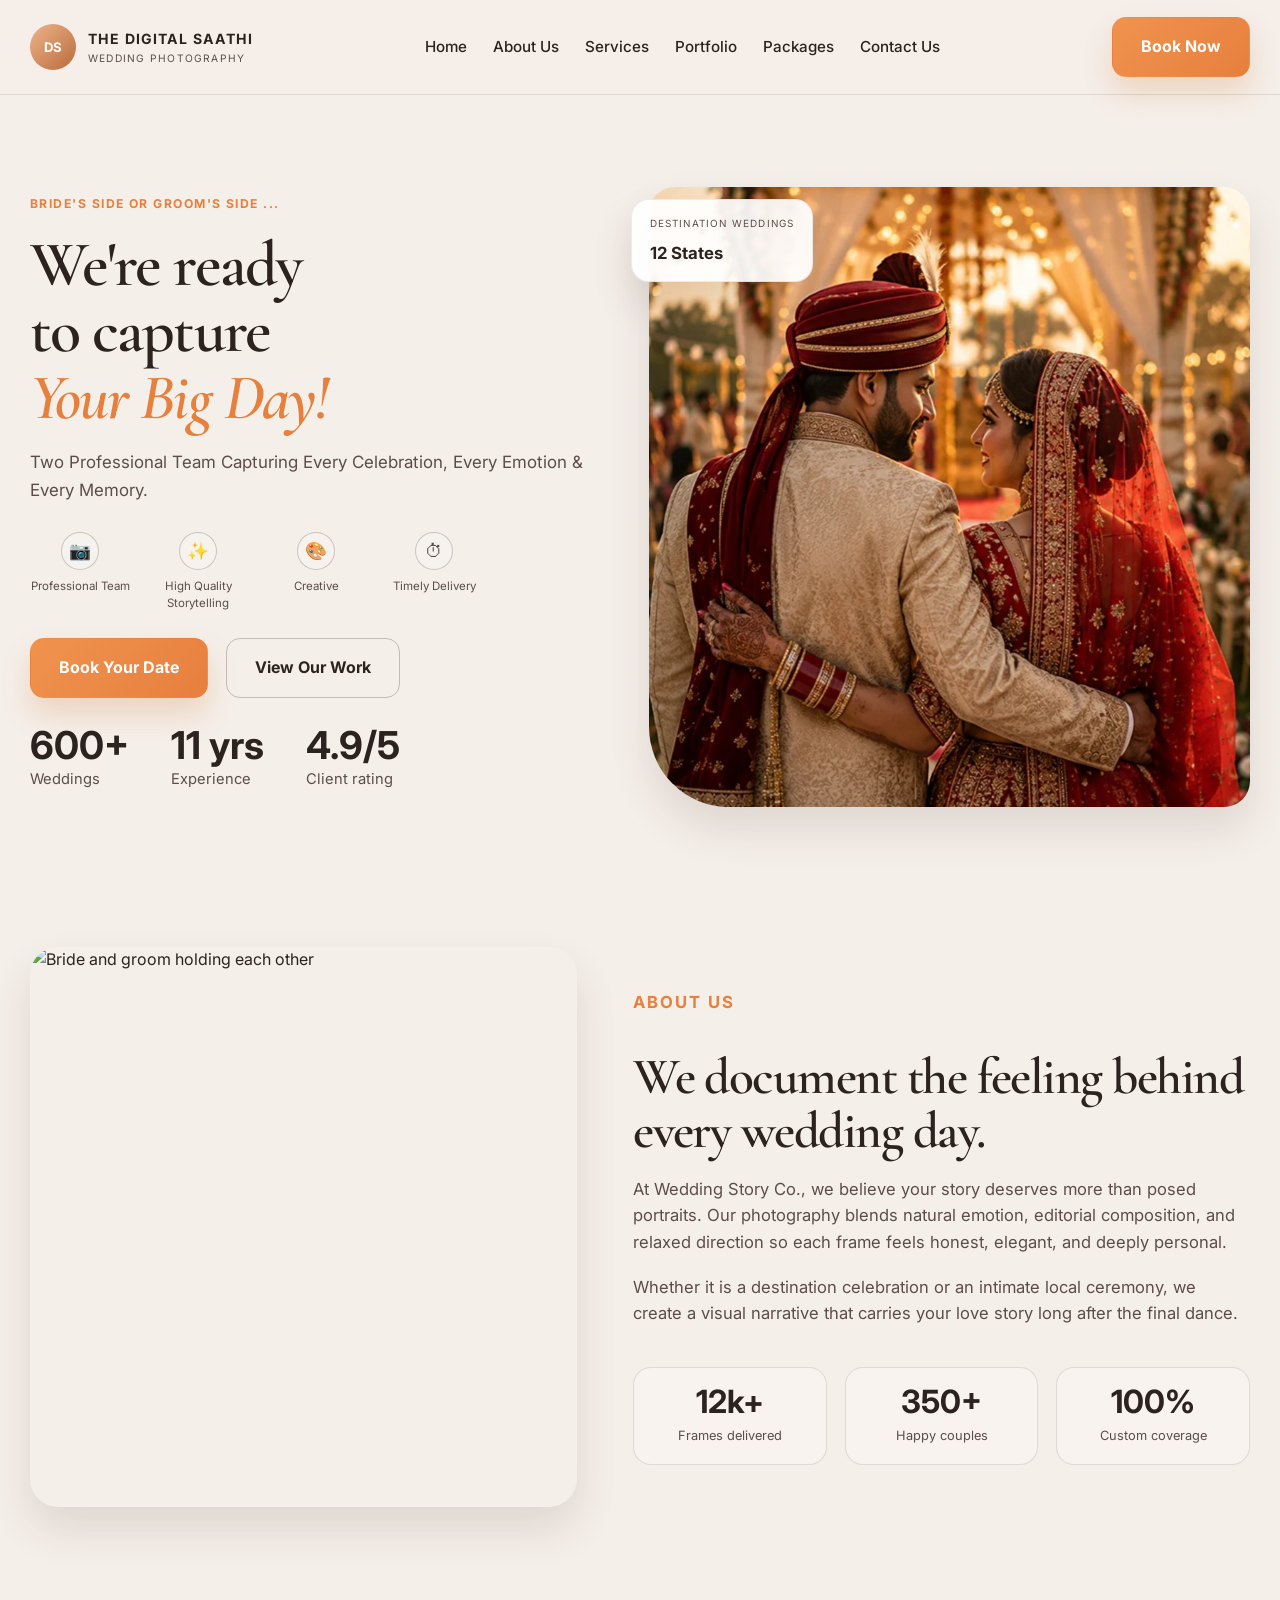
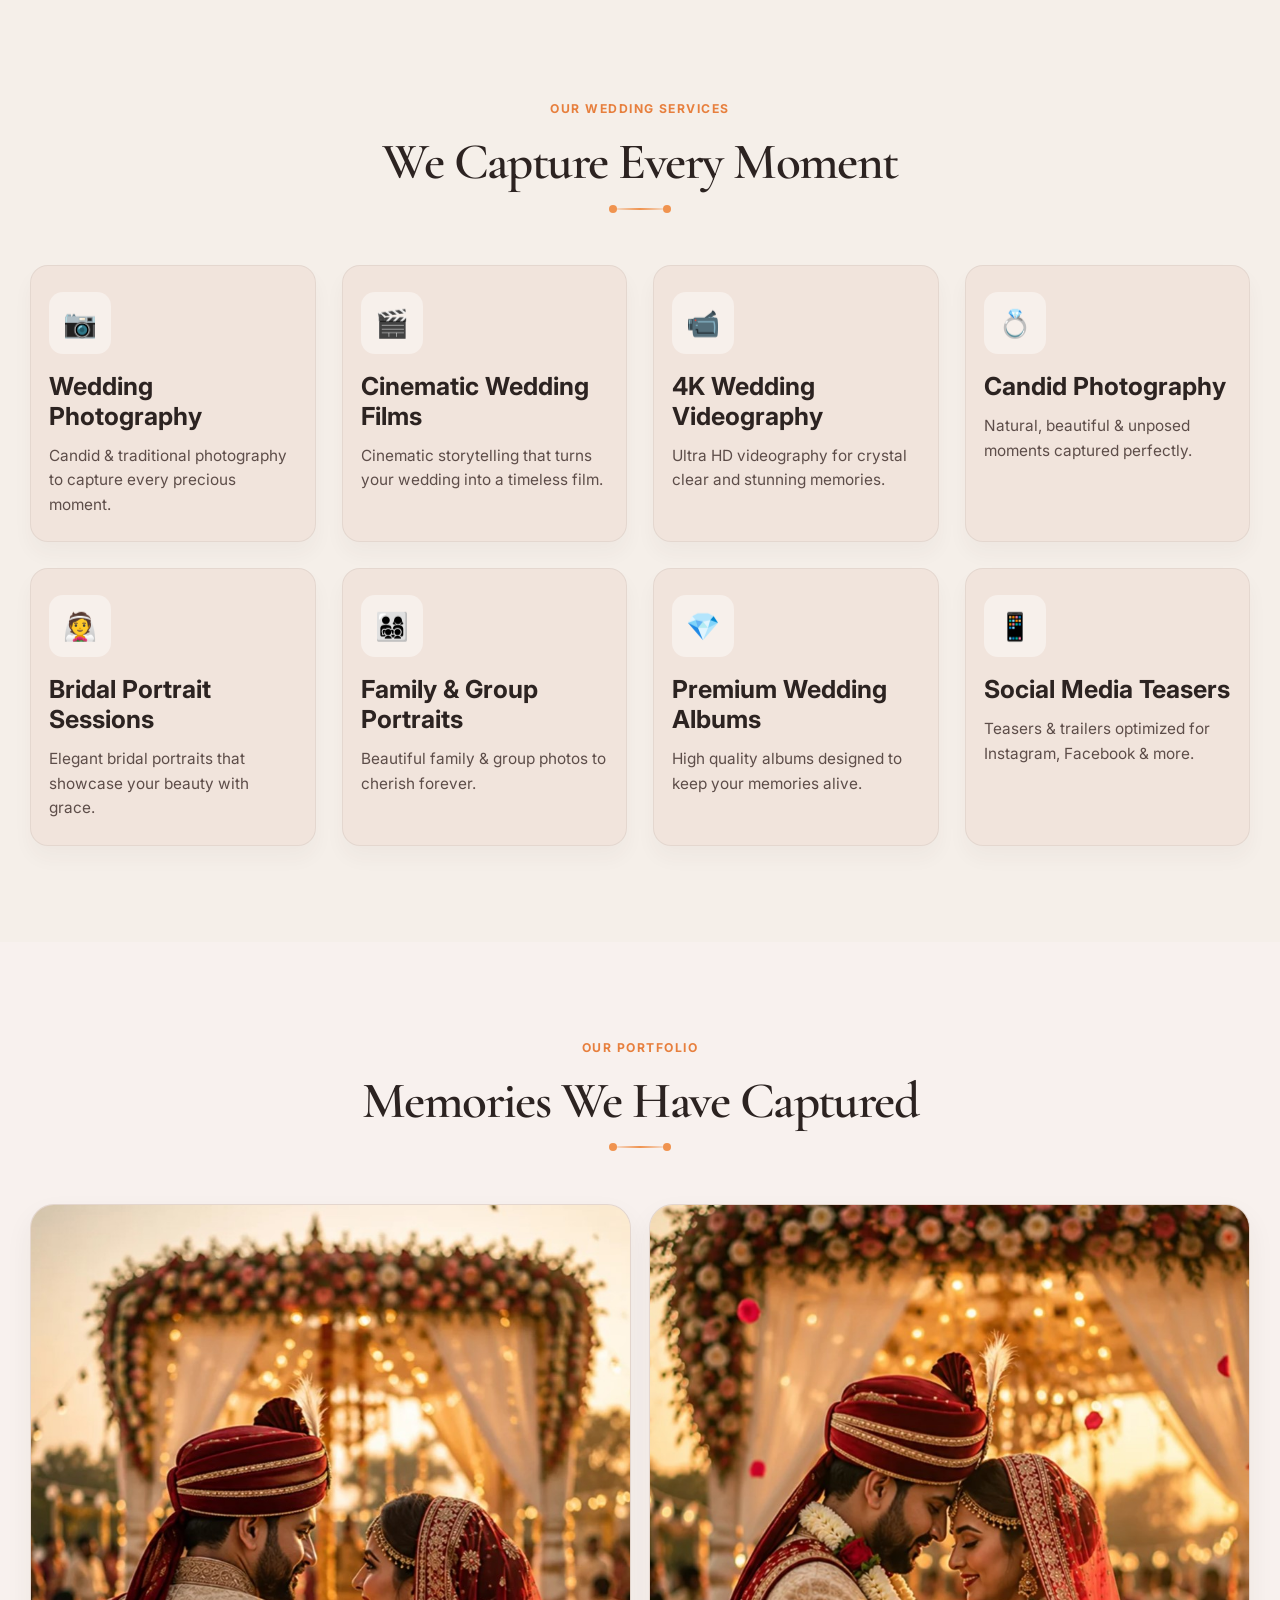
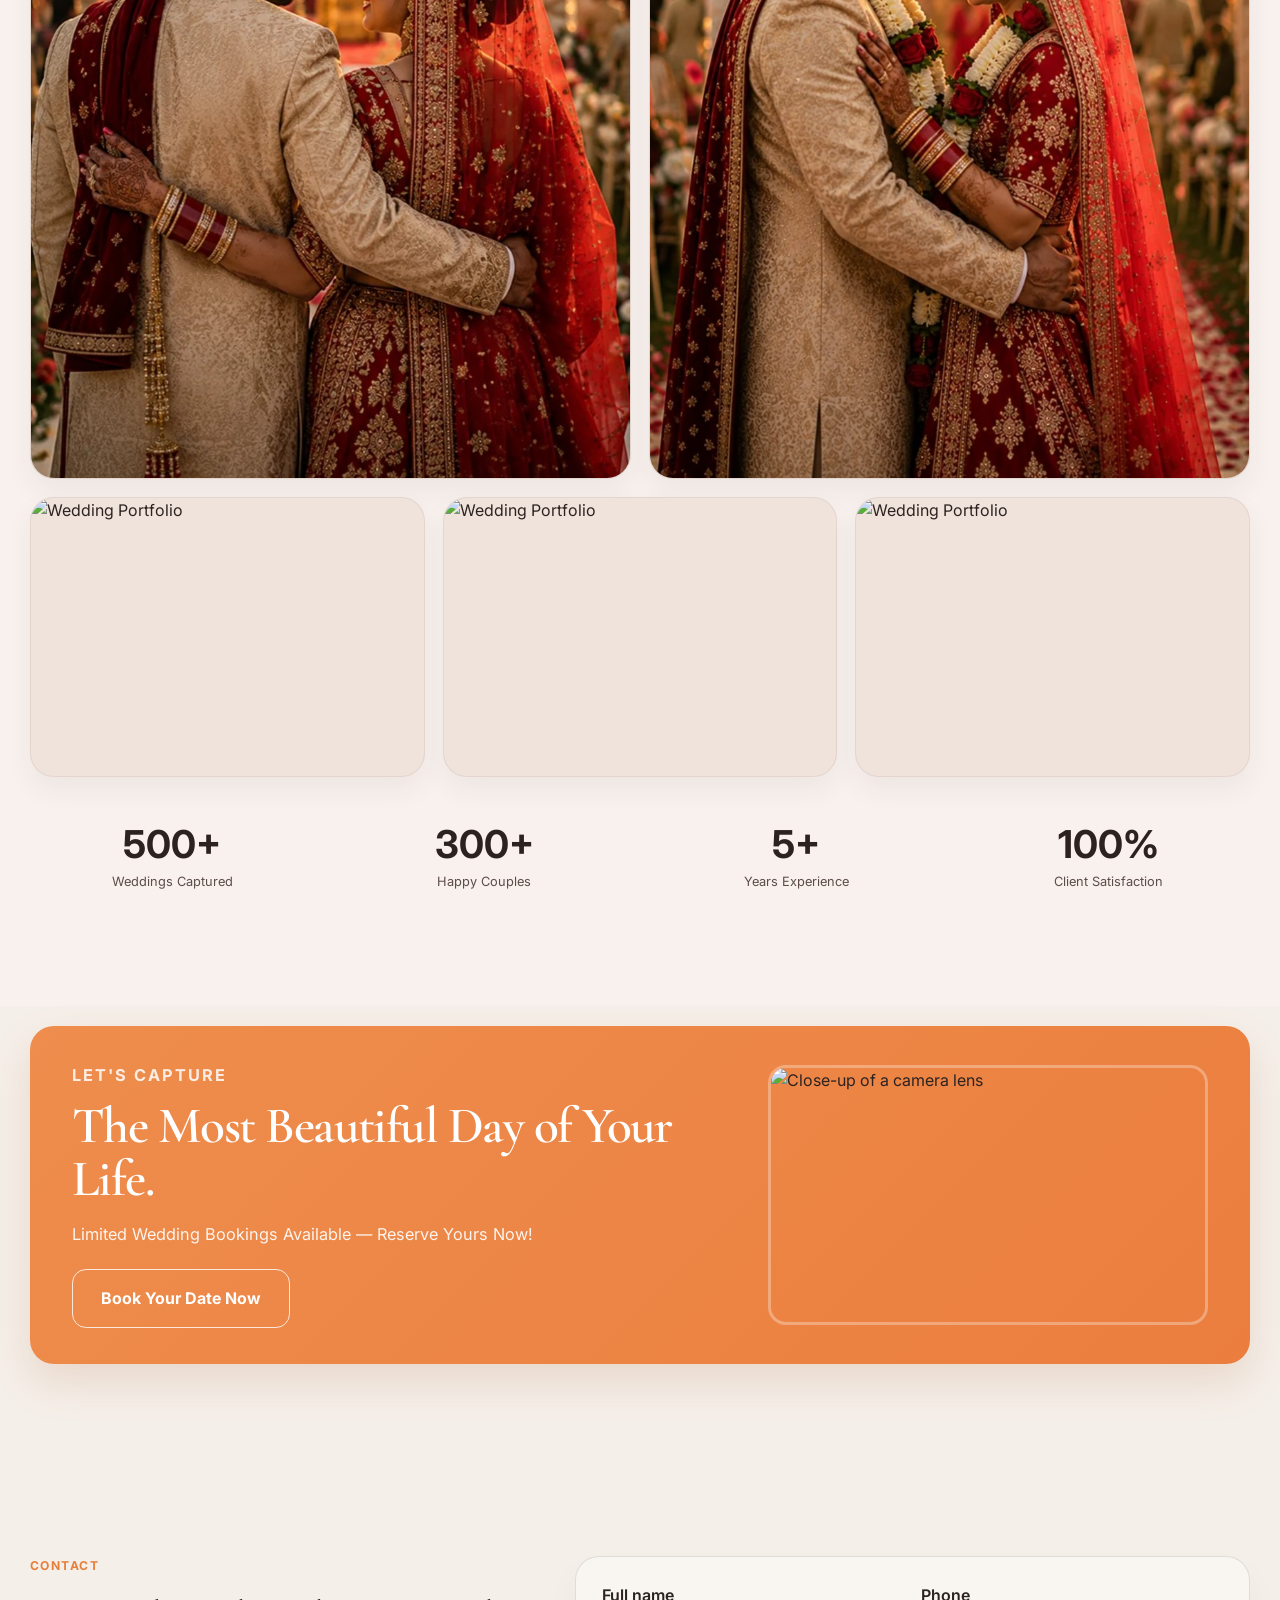
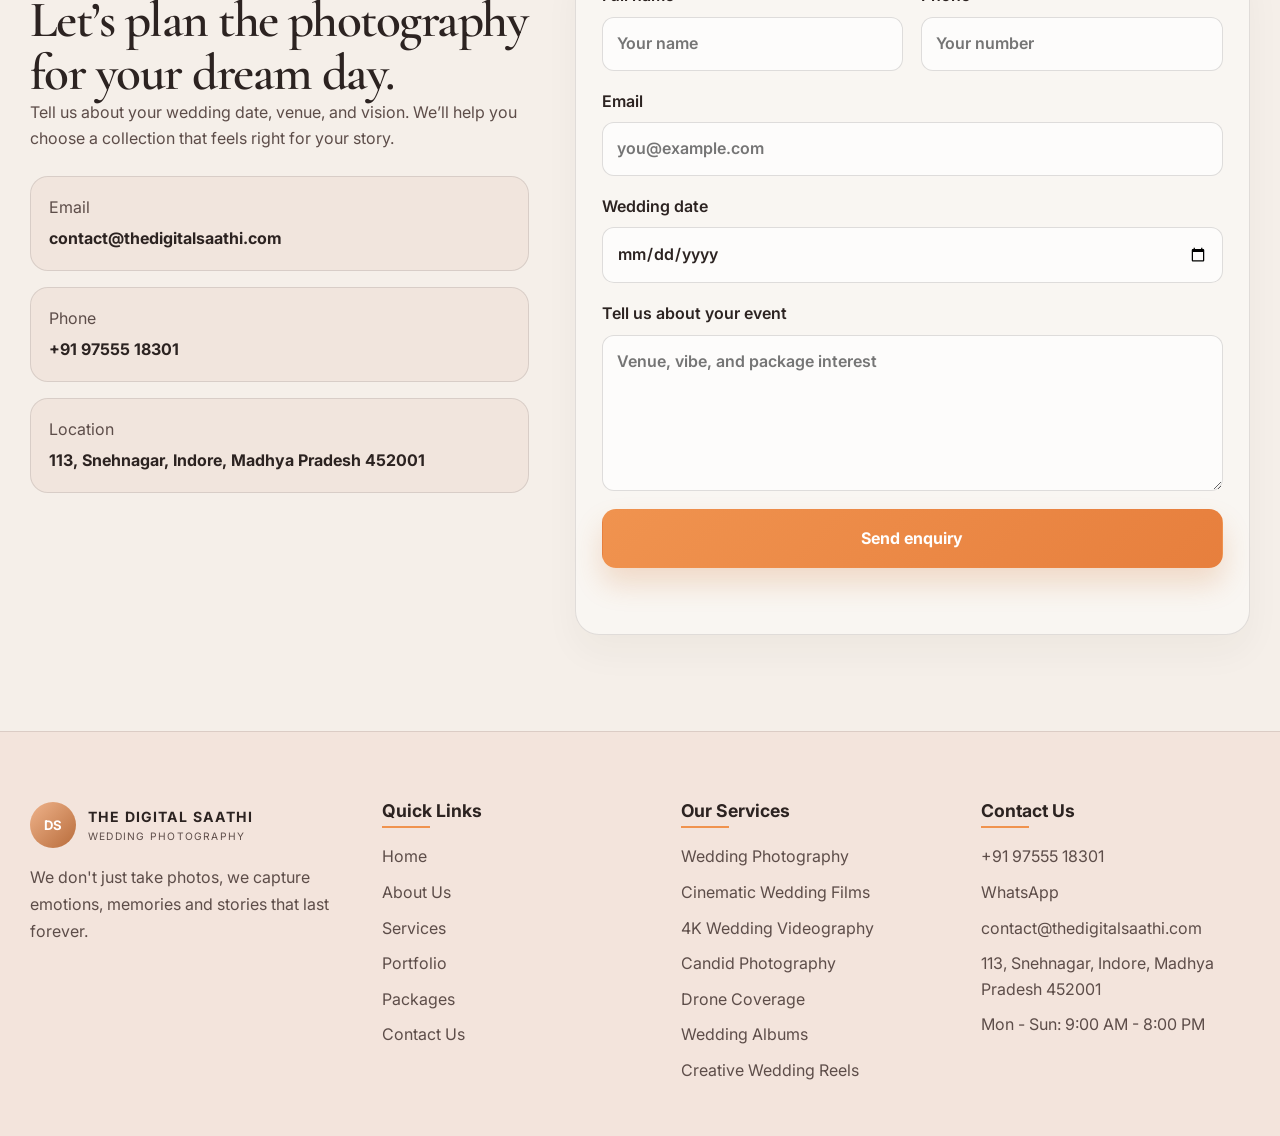
==== index.html @ b4070ec2 "first commit" ====
﻿<!DOCTYPE html>
<html lang="en">

<head>
  <meta charset="UTF-8" />
  <meta name="viewport" content="width=device-width, initial-scale=1.0" />
  <meta name="description"
    content="Wedding photography landing page for luxury, candid, and destination wedding stories." />
  <title>The Digital Saathi | Wedding Photography</title>
  <link rel="preconnect" href="https://fonts.googleapis.com" />
  <link rel="preconnect" href="https://fonts.gstatic.com" crossorigin />
  <link
    href="https://fonts.googleapis.com/css2?family=Cormorant+Garamond:wght@500;600;700&family=Inter:wght@400;500;600;700;800&display=swap"
    rel="stylesheet" />
  <link rel="stylesheet" href="styles.css?v=2026090220" />
</head>

<body>
  <header class="site-header">
    <div class="container nav-wrap">
      <a href="#home" class="brand" aria-label="The Digital Saathi home">
        <span class="brand-mark">DS</span>
        <span>
          <strong>The Digital Saathi</strong>
          <small>Wedding Photography</small>
        </span>
      </a>

      <button class="nav-toggle" aria-label="Open menu" aria-expanded="false">
        <span></span>
        <span></span>
        <span></span>
      </button>

      <nav class="main-nav" aria-label="Main navigation">
        <a href="#home">Home</a>
        <a href="#about">About Us</a>
        <a href="#services">Services</a>
        <a href="#portfolio">Portfolio</a>
        <a href="#pricing">Packages</a>
        <a href="#contact">Contact Us</a>
      </nav>

      <a href="#contact" class="btn btn-primary nav-btn">Book Now</a>
    </div>
  </header>

  <main id="home">
    <section class="hero">
      <div class="container hero-grid">
        <div class="hero-copy">
          <p class="eyebrow">Bride's side or groom's side ...</p>
          <h1>
            <span class="line-break">We're ready</span>
            <span class="line-break">to capture</span>
            <span class="accent block">Your Big Day!</span>
          </h1>
          <p class="lead">
            Two Professional Team Capturing Every Celebration, Every Emotion &amp; Every Memory.
          </p>

          <div class="feature-icons">
            <div class="feature-pill">
              <span class="icon">📷</span>
              <small>Professional Team</small>
            </div>
            <div class="feature-pill">
              <span class="icon">✨</span>
              <small>High Quality Storytelling</small>
            </div>
            <div class="feature-pill">
              <span class="icon">🎨</span>
              <small>Creative</small>
            </div>
            <div class="feature-pill">
              <span class="icon">⏱</span>
              <small>Timely Delivery</small>
            </div>
          </div>

          <div class="hero-actions">
            <a href="#contact" class="btn btn-primary">Book Your Date</a>
            <a href="#portfolio" class="btn btn-secondary">View Our Work</a>
          </div>

          <ul class="hero-metrics" aria-label="Key metrics">
            <li><strong>600+</strong><span>Weddings</span></li>
            <li><strong>11 yrs</strong><span>Experience</span></li>
            <li><strong>4.9/5</strong><span>Client rating</span></li>
          </ul>
        </div>

        <div class="hero-visual">
          <div class="image-stack">
            <img src="Assets/1.jpg" alt="Couple walking together outdoors during wedding" class="main-photo" />
            <div class="floating-card card-top">
              <span class="label">Destination weddings</span>
              <strong>12 States</strong>
            </div>
          </div>
        </div>
      </div>
    </section>

    <section class="about section" id="about">
      <div class="container split-layout">
        <div class="image-panel">
          <img src="https://images.unsplash.com/photo-1519741497674-611481863552?auto=format&fit=crop&w=900&q=80"
            alt="Bride and groom holding each other" />
        </div>

        <div class="text-panel">
          <p class="eyebrow eyebrow-dark">About us</p>
          <h2>We document the feeling behind every wedding day.</h2>
          <p>
            At Wedding Story Co., we believe your story deserves more than posed portraits.
            Our photography blends natural emotion, editorial composition, and relaxed direction
            so each frame feels honest, elegant, and deeply personal.
          </p>
          <p>
            Whether it is a destination celebration or an intimate local ceremony, we create a
            visual narrative that carries your love story long after the final dance.
          </p>

          <div class="mini-stats">
            <div>
              <strong>12k+</strong>
              <span>Frames delivered</span>
            </div>
            <div>
              <strong>350+</strong>
              <span>Happy couples</span>
            </div>
            <div>
              <strong>100%</strong>
              <span>Custom coverage</span>
            </div>
          </div>
        </div>
      </div>
    </section>

    <section class="services section" id="services">
      <div class="container">
        <div class="section-heading center-heading">
          <p class="eyebrow">Our wedding services</p>
          <h2>We Capture Every Moment</h2>
          <span class="ornament" aria-hidden="true"></span>
        </div>

        <div class="service-grid">
          <a class="service-card-link" href="wedding-photography.html">
            <article class="service-card">
              <div class="icon-wrap">📷</div>
              <h3>Wedding Photography</h3>
              <p>Candid &amp; traditional photography to capture every precious moment.</p>
            </article>
          </a>

          <article class="service-card">
            <div class="icon-wrap">🎬</div>
            <h3>Cinematic Wedding Films</h3>
            <p>Cinematic storytelling that turns your wedding into a timeless film.</p>
          </article>

          <article class="service-card">
            <div class="icon-wrap">📹</div>
            <h3>4K Wedding Videography</h3>
            <p>Ultra HD videography for crystal clear and stunning memories.</p>
          </article>

          <article class="service-card">
            <div class="icon-wrap">💍</div>
            <h3>Candid Photography</h3>
            <p>Natural, beautiful &amp; unposed moments captured perfectly.</p>
          </article>

          <article class="service-card">
            <div class="icon-wrap">👰</div>
            <h3>Bridal Portrait Sessions</h3>
            <p>Elegant bridal portraits that showcase your beauty with grace.</p>
          </article>

          <article class="service-card">
            <div class="icon-wrap">👨‍👩‍👧‍👦</div>
            <h3>Family &amp; Group Portraits</h3>
            <p>Beautiful family &amp; group photos to cherish forever.</p>
          </article>

          <article class="service-card">
            <div class="icon-wrap">💎</div>
            <h3>Premium Wedding Albums</h3>
            <p>High quality albums designed to keep your memories alive.</p>
          </article>

          <article class="service-card">
            <div class="icon-wrap">📱</div>
            <h3>Social Media Teasers</h3>
            <p>Teasers &amp; trailers optimized for Instagram, Facebook &amp; more.</p>
          </article>
        </div>
      </div>
    </section>

    <section class="portfolio section" id="portfolio">
      <div class="container">
        <div class="section-heading center-heading">
          <p class="eyebrow">Our portfolio</p>
          <h2>Memories We Have Captured</h2>
          <span class="ornament" aria-hidden="true"></span>
        </div>

        <div class="gallery-grid">
          <figure class="gallery-item tall">
            <img src="Assets/1.jpg" alt="Wedding Portfolio" />
          </figure>
          <figure class="gallery-item">
            <img src="Assets/2.jpg" alt="Wedding Portfolio" />
          </figure>
          <figure class="gallery-item">
            <img
              src="https://project1.thedigitalsaathi.com/wp-content/uploads/2026/08/ChatGPT-Image-Aug-25-2026-11_48_12-AM-1.png"
              alt="Wedding Portfolio" />
          </figure>
          <figure class="gallery-item wide">
            <img
              src="https://project1.thedigitalsaathi.com/wp-content/uploads/2026/08/ChatGPT-Image-Aug-25-2026-11_48_24-AM-1.png"
              alt="Wedding Portfolio" />
          </figure>
          <figure class="gallery-item">
            <img
              src="https://project1.thedigitalsaathi.com/wp-content/uploads/2026/08/ChatGPT-Image-Aug-25-2026-11_48_28-AM-1.png"
              alt="Wedding Portfolio" />
          </figure>
        </div>

        <div class="mini-stats stats-band">
          <div>
            <strong>500+</strong>
            <span>Weddings Captured</span>
          </div>
          <div>
            <strong>300+</strong>
            <span>Happy Couples</span>
          </div>
          <div>
            <strong>5+</strong>
            <span>Years Experience</span>
          </div>
          <div>
            <strong>100%</strong>
            <span>Client Satisfaction</span>
          </div>
        </div>
      </div>
    </section>

    <section class="pricing section" id="pricing">
      <div class="container">
        <div class="cta-inner">
          <div class="cta-content">
            <p class="eyebrow">Let's Capture</p>
            <h2>The Most Beautiful Day of Your Life.</h2>
            <p>Limited Wedding Bookings Available — Reserve Yours Now!</p>
            <a href="#contact" class="btn btn-secondary btn-light">Book Your Date Now</a>
          </div>
          <div class="cta-image-box">
            <img src="https://images.unsplash.com/photo-1516035069371-29a1b244cc32?auto=format&fit=crop&w=1000&q=80"
              alt="Close-up of a camera lens" />
          </div>
        </div>
      </div>
    </section>

    <section class="contact section" id="contact">
      <div class="container contact-layout">
        <div class="contact-info d-flex flex-row">
          <div>
            <p class="eyebrow eyebrow-dark">Contact</p>
            <h2>Let’s plan the photography for your dream day.</h2>
            <p>
              Tell us about your wedding date, venue, and vision. We’ll help you choose a collection that feels right
              for
              your story.
            </p>
          </div>
          <div class="contact-points">
            <div>
              <span>Email</span>
              <strong>contact@thedigitalsaathi.com</strong>
            </div>
            <div>
              <span>Phone</span>
              <strong>+91 97555 18301</strong>
            </div>
            <div>
              <span>Location</span>
              <strong>113, Snehnagar, Indore, Madhya Pradesh 452001</strong>
            </div>
          </div>
        </div>

        <form class="enquiry-form" id="enquiryForm">
          <div class="field-row">
            <label>
              Full name
              <input type="text" name="name" placeholder="Your name" required />
            </label>
            <label>
              Phone
              <input type="tel" name="phone" placeholder="Your number" required />
            </label>
          </div>

          <label>
            Email
            <input type="email" name="email" placeholder="you@example.com" required />
          </label>

          <label>
            Wedding date
            <input type="date" name="date" required />
          </label>

          <label>
            Tell us about your event
            <textarea name="message" rows="5" placeholder="Venue, vibe, and package interest"></textarea>
          </label>

          <button type="submit" class="btn btn-primary submit-btn">Send enquiry</button>
          <p class="form-status" aria-live="polite"></p>
        </form>
      </div>
    </section>
  </main>

  <footer class="site-footer">
    <div class="container footer-wrap">
      <div class="footer-brand-block">
        <a href="#home" class="brand footer-brand" aria-label="The Digital Saathi home">
          <span class="brand-mark">DS</span>
          <span>
            <strong>The Digital Saathi</strong>
            <small>Wedding Photography</small>
          </span>
        </a>
        <p>We don't just take photos, we capture emotions, memories and stories that last forever.</p>
      </div>
      <div class="footer-links">
        <div>
          <h4>Quick Links</h4>
          <a href="#home">Home</a>
          <a href="#about">About Us</a>
          <a href="#services">Services</a>
          <a href="#portfolio">Portfolio</a>
          <a href="#pricing">Packages</a>
          <a href="#contact">Contact Us</a>
        </div>
        <div>
          <h4>Our Services</h4>
          <a href="#services">Wedding Photography</a>
          <a href="#services">Cinematic Wedding Films</a>
          <a href="#services">4K Wedding Videography</a>
          <a href="#services">Candid Photography</a>
          <a href="#services">Drone Coverage</a>
          <a href="#services">Wedding Albums</a>
          <a href="#services">Creative Wedding Reels</a>
        </div>
        <div>
          <h4>Contact Us</h4>
          <a href="tel:+919755518301">+91 97555 18301</a>
          <a href="https://wa.me/919755518301">WhatsApp</a>
          <a href="mailto:contact@thedigitalsaathi.com">contact@thedigitalsaathi.com</a>
          <a href="#">113, Snehnagar, Indore, Madhya Pradesh 452001</a>
          <a href="#">Mon - Sun: 9:00 AM - 8:00 PM</a>
          <!-- <a href="#" class="wa-btn">WhatsApp</a> -->
        </div>
      </div>
    </div>
  </footer>

  <script src="script.js"></script>
</body>

</html>
---- styles.css ----
﻿:root {
  --bg: #f5efe9;
  --bg-soft: #f3e4dc;
  --panel: #f8f3ef;
  --panel-2: #f0e4de;
  --card: #eeded5;
  --text: #2c2321;
  --muted: #5d4d49;
  --accent: #f0934f;
  --accent-deep: #e77f3d;
  --dark: #1c1715;
  --white: #fff;
  --line: rgba(44, 35, 33, 0.12);
  --shadow: 0 22px 42px rgba(61, 42, 34, 0.12);
  --container: 1220px;
}

* {
  box-sizing: border-box;
}

html {
  scroll-behavior: smooth;
}

body {
  margin: 0;
  font-family: "Inter", sans-serif;
  background: var(--bg);
  color: var(--text);
  line-height: 1.6;
}

a {
  color: inherit;
  text-decoration: none;
}

img {
  max-width: 100%;
  display: block;
}

button, input, textarea {
  font: inherit;
}

.container {
  width: min(var(--container), calc(100% - 28px));
  margin: 0 auto;
}

.section {
  padding: 96px 0;
}

.eyebrow {
  margin: 0 0 18px;
  color: var(--accent-deep);
  font-weight: 700;
  letter-spacing: 0.12em;
  text-transform: uppercase;
  font-size: 0.76rem;
}

.eyebrow-dark {
  color: var(--accent-deep);
}

h1, h2, h3, h4 {
  margin: 0;
  line-height: 1.04;
  color: var(--text);
}

h1, h2 {
  font-family: "Cormorant Garamond", serif;
  letter-spacing: -0.03em;
}

h1 {
  font-size: clamp(3.3rem, 5vw, 6.6rem);
  font-weight: 600;
}

h2 {
  font-size: clamp(2.8rem, 4vw, 4.5rem);
  font-weight: 600;
}

h3 {
  font-size: 1.6rem;
  line-height: 1.2;
}

p {
  margin: 0;
  color: var(--muted);
}

.site-header {
  position: sticky;
  top: 0;
  z-index: 30;
  background: rgba(245, 239, 233, 0.94);
  border-bottom: 1px solid var(--line);
  backdrop-filter: blur(10px);
}

.nav-wrap {
  display: flex;
  align-items: center;
  justify-content: space-between;
  min-height: 94px;
  gap: 22px;
}

.brand {
  display: inline-flex;
  align-items: center;
  gap: 12px;
}

.brand-mark {
  width: 46px;
  height: 46px;
  border-radius: 50%;
  background: linear-gradient(135deg, #efb38b, #b86c3b);
  display: grid;
  place-items: center;
  color: var(--white);
  font-weight: 700;
  font-size: 0.82rem;
}

.brand strong,
.brand small {
  display: block;
}

.brand strong {
  text-transform: uppercase;
  font-size: 0.88rem;
  letter-spacing: 0.08em;
}

.brand small {
  color: var(--muted);
  font-size: 0.64rem;
  letter-spacing: 0.12em;
  text-transform: uppercase;
}

.main-nav {
  display: flex;
  align-items: center;
  gap: 26px;
  flex-wrap: wrap;
}

.main-nav a {
  position: relative;
  font-size: 0.95rem;
  color: var(--text);
  font-weight: 500;
}

.main-nav a:hover::after,
.main-nav a:focus-visible::after {
  transform: scaleX(1);
}

.main-nav a::after {
  content: "";
  position: absolute;
  left: 0;
  bottom: -5px;
  width: 100%;
  height: 2px;
  background: var(--accent);
  transform: scaleX(0);
  transform-origin: center;
  transition: transform 0.2s ease;
}

.btn {
  display: inline-flex;
  align-items: center;
  justify-content: center;
  border-radius: 14px;
  padding: 16px 28px;
  font-weight: 700;
  border: 1px solid transparent;
  transition: transform 0.2s ease, box-shadow 0.2s ease, background 0.2s ease;
  cursor: pointer;
}

.btn:hover,
.btn:focus-visible {
  transform: translateY(-2px);
}

.btn-primary {
  background: linear-gradient(135deg, var(--accent), var(--accent-deep));
  color: var(--white);
  box-shadow: 0 16px 28px rgba(210, 118, 52, 0.22);
}

.btn-secondary {
  background: transparent;
  border-color: rgba(44, 35, 33, 0.25);
  color: var(--text);
}

.hero {
  background: var(--bg);
  padding: 56px 0 44px;
}

.hero-grid {
  display: grid;
  grid-template-columns: 0.95fr 1.05fr;
  align-items: center;
  gap: 40px;
  padding-top: 28px;
}

.hero-copy {
  max-width: 620px;
}

.hero h1 .line-break {
  display: block;
}

.hero .accent {
  color: var(--accent-deep);
  display: inline-block;
  font-style: italic;
  font-family: "Cormorant Garamond", serif;
}

.hero .block {
  display: block;
}

.hero-copy .lead {
  margin-top: 18px;
  font-size: 1.06rem;
  max-width: 560px;
  color: var(--muted);
}

.feature-icons {
  display: flex;
  flex-wrap: wrap;
  gap: 18px;
  margin-top: 28px;
  margin-bottom: 26px;
}

.feature-pill {
  display: flex;
  flex-direction: column;
  align-items: center;
  gap: 8px;
  width: 100px;
  text-align: center;
  color: var(--muted);
}

.feature-pill .icon {
  width: 38px;
  height: 38px;
  display: grid;
  place-items: center;
  border: 1px solid rgba(44, 35, 33, 0.22);
  border-radius: 50%;
  background: rgba(255, 255, 255, 0.18);
  font-size: 1.1rem;
}

.feature-pill small {
  display: block;
  font-size: 0.72rem;
  line-height: 1.5;
}

.hero-actions {
  display: flex;
  flex-wrap: wrap;
  gap: 18px;
  margin-bottom: 28px;
}

.hero-metrics {
  list-style: none;
  display: flex;
  flex-wrap: wrap;
  gap: 42px;
  padding: 0;
  margin: 0;
}

.hero-metrics li {
  display: grid;
  gap: 4px;
}

.hero-metrics strong {
  font-size: clamp(2.2rem, 3vw, 3.4rem);
  line-height: 1;
  font-weight: 700;
  color: var(--text);
}

.hero-metrics span {
  font-size: 0.92rem;
  color: var(--muted);
}

.hero-visual {
  position: relative;
}

.image-stack {
  position: relative;
  width: 100%;
  padding: 8px 0 0 18px;
}

.main-photo {
  width: 100%;
  height: 620px;
  object-fit: cover;
  border-radius: 26px 26px 26px 80px;
  box-shadow: var(--shadow);
}

.floating-card {
  position: absolute;
  left: 0;
  top: 20px;
  background: rgba(255, 255, 255, 0.92);
  border: 1px solid rgba(44, 35, 33, 0.08);
  border-radius: 18px;
  padding: 16px 18px 14px;
  box-shadow: var(--shadow);
  max-width: 210px;
}

.floating-card .label {
  display: block;
  text-transform: uppercase;
  letter-spacing: 0.12em;
  font-size: 0.62rem;
  color: var(--muted);
  margin-bottom: 8px;
}

.floating-card strong {
  font-size: 1.05rem;
  color: var(--text);
}

.split-layout {
  display: grid;
  grid-template-columns: 0.94fr 1.06fr;
  gap: 56px;
  align-items: center;
}

.image-panel img {
  width: 100%;
  height: 560px;
  object-fit: cover;
  border-radius: 28px;
  box-shadow: var(--shadow);
}

.text-panel {
  display: grid;
  gap: 18px;
}

.text-panel p {
  font-size: 1.04rem;
}

.mini-stats {
  display: grid;
  grid-template-columns: repeat(3, minmax(0, 1fr));
  gap: 18px;
  margin-top: 22px;
}

.mini-stats div {
  display: grid;
  gap: 8px;
  padding: 18px 16px;
  background: var(--panel);
  border: 1px solid var(--line);
  border-radius: 18px;
  text-align: center;
}

.mini-stats strong {
  font-size: clamp(2rem, 2vw, 2.8rem);
  color: var(--text);
  line-height: 1;
}

.mini-stats span {
  font-size: 0.8rem;
  color: var(--muted);
}

.center-heading {
  text-align: center;
  max-width: 760px;
  margin: 0 auto 48px;
}

.ornament {
  display: inline-block;
  width: 62px;
  height: 2px;
  background: linear-gradient(90deg, transparent, var(--accent), transparent);
  position: relative;
  margin-top: 18px;
}

.ornament::before,
.ornament::after {
  content: "";
  position: absolute;
  top: 50%;
  width: 8px;
  height: 8px;
  border-radius: 50%;
  background: var(--accent);
  transform: translateY(-50%);
}

.ornament::before { left: 0; }
.ornament::after { right: 0; }

.service-grid {
  display: grid;
  grid-template-columns: repeat(4, minmax(0, 1fr));
  gap: 26px;
}

.service-card {
  background: rgba(238, 222, 213, 0.64);
  border: 1px solid rgba(76, 60, 54, 0.08);
  border-radius: 18px;
  padding: 26px 18px 24px;
  min-height: 220px;
  box-shadow: 0 12px 20px rgba(75, 56, 50, 0.04);
}

.icon-wrap {
  width: 62px;
  height: 62px;
  border-radius: 14px;
  display: grid;
  place-items: center;
  background: rgba(255, 255, 255, 0.42);
  margin-bottom: 18px;
  font-size: 1.7rem;
}

.service-card h3 {
  margin-bottom: 12px;
  font-size: 1.55rem;
}

.service-card p {
  font-size: 0.96rem;
}

.portfolio {
  background: #f8f1ee;
}

.portfolio .container {
  width: min(var(--container), calc(100% - 28px));
  margin: 0 auto;
}

.gallery-grid {
  display: grid;
  grid-template-columns: repeat(6, minmax(0, 1fr));
  gap: 18px;
  margin-bottom: 30px;
  align-items: stretch;
}

.gallery-item {
  position: relative;
  width: 100%;
  height: 100%;
  overflow: hidden;
  border-radius: 24px;
  box-shadow: 0 12px 28px rgba(58, 44, 37, 0.06);
  min-height: 320px;
  background: #f0e3db;
  border: 1px solid rgba(87, 68, 58, 0.08);
  margin: 0;
}

.gallery-item img {
  width: 100%;
  height: 100%;
  object-fit: cover;
  object-position: center center;
  display: block;
  transition: transform 0.35s ease;
}

.gallery-item:hover img {
  transform: scale(1.02);
}

.gallery-item:nth-child(1),
.gallery-item:nth-child(2) {
  min-height: 420px;
  grid-column: span 3;
}

.gallery-item:nth-child(3),
.gallery-item:nth-child(4),
.gallery-item:nth-child(5) {
  min-height: 280px;
  grid-column: span 2;
  /* max-width: 420px; */
}

figure.gallery-item {
  margin: 0;
}

@media (max-width: 620px) {
  .gallery-grid {
    grid-template-columns: 1fr;
    gap: 14px;
  }

  .gallery-item,
  .gallery-item:nth-child(1),
  .gallery-item:nth-child(2),
  .gallery-item:nth-child(3),
  .gallery-item:nth-child(4),
  .gallery-item:nth-child(5) {
    min-height: 260px;
    grid-column: span 1;
  }
}

.gallery-item.tall,
.gallery-item.wide {
  min-height: auto;
}

.stats-band {
  grid-template-columns: repeat(4, minmax(0, 1fr));
  gap: 28px;
  margin-top: 12px;
}

.stats-band div {
  background: transparent;
  border: none;
  box-shadow: none;
}

.stats-band strong {
  font-size: clamp(2.4rem, 3vw, 4rem);
  color: var(--text);
}

.pricing {
  padding-top: 20px;
}

.cta-inner {
  display: flex;
  align-items: center;
  justify-content: space-between;
  gap: 30px;
  background: linear-gradient(135deg, #ee8d4d, #eb7e3e);
  border-radius: 24px;
  padding: 36px 42px;
  box-shadow: 0 18px 40px rgba(175, 110, 64, 0.18);
}

.cta-content {
  flex: 1;
  max-width: 640px;
}

.cta-inner .eyebrow {
  margin-bottom: 12px;
  color: rgba(255,255,255,0.84);
}

.cta-inner h2 {
  color: var(--white);
  font-size: clamp(2.8rem, 4vw, 4.4rem);
  margin-bottom: 14px;
}

.cta-content p {
  color: rgba(255,255,255,0.9);
  font-size: 1.02rem;
  margin-bottom: 22px;
}

.btn-light {
  background: transparent;
  color: var(--white);
  border-color: rgba(255,255,255,0.8);
}

.cta-image-box {
  width: min(100%, 440px);
  height: 260px;
  overflow: hidden;
  border-radius: 18px;
  border: 3px solid rgba(255,255,255,0.3);
}

.cta-image-box img {
  width: 100%;
  height: 100%;
  object-fit: cover;
}

.contact-layout {
  display: grid;
  grid-template-columns: 0.85fr 1.15fr;
  gap: 46px;
  align-items: start;
}

.contact-info {
  display: grid;
  gap: 18px;
}

.contact-points {
  display: grid;
  gap: 16px;
  margin-top: 6px;
}

.contact-points div {
  background: rgba(238, 222, 213, 0.56);
  border: 1px solid var(--line);
  border-radius: 18px;
  padding: 18px 18px;
}

.contact-points span {
  display: block;
  color: var(--muted);
  margin-bottom: 6px;
}

.contact-points strong {
  color: var(--text);
}

.enquiry-form {
  display: grid;
  gap: 18px;
  background: rgba(255, 255, 255, 0.42);
  border: 1px solid var(--line);
  border-radius: 24px;
  padding: 26px;
  box-shadow: 0 18px 36px rgba(52, 39, 33, 0.04);
}

.field-row {
  display: grid;
  grid-template-columns: repeat(2, minmax(0, 1fr));
  gap: 18px;
}

label {
  display: grid;
  gap: 8px;
  color: var(--text);
  font-weight: 600;
}

input, textarea {
  width: 100%;
  border: 1px solid rgba(44, 35, 33, 0.15);
  border-radius: 12px;
  padding: 13px 14px;
  background: rgba(255,255,255,0.7);
  color: var(--text);
}

input:focus, textarea:focus {
  outline: 2px solid rgba(240, 147, 79, 0.28);
  border-color: rgba(240, 147, 79, 0.8);
}

textarea {
  resize: vertical;
  min-height: 120px;
}

.form-status {
  min-height: 22px;
  font-weight: 600;
  color: var(--accent-deep);
}

.site-footer {
  background: var(--bg-soft);
  border-top: 1px solid var(--line);
  padding: 70px 0 42px;
}

.footer-wrap {
  display: flex;
  justify-content: space-between;
  gap: 32px;
}

.footer-brand-block {
  max-width: 320px;
}

.footer-brand {
  margin-bottom: 16px;
}

.footer-brand-block p {
  font-size: 1rem;
  line-height: 1.7;
}

.footer-links {
  display: grid;
  grid-template-columns: repeat(3, minmax(180px, 1fr));
  gap: 30px;
  width: 100%;
}

.footer-links h4 {
  margin-bottom: 16px;
  font-size: 1.1rem;
  color: var(--text);
  position: relative;
  padding-bottom: 8px;
}

.footer-links h4::after {
  content: "";
  position: absolute;
  left: 0;
  bottom: 0;
  width: 48px;
  height: 2px;
  background: var(--accent);
}

.footer-links a {
  display: block;
  color: var(--muted);
  margin-bottom: 10px;
}

.wa-btn {
  display: inline-flex !important;
  margin-top: 8px;
  align-items: center;
  justify-content: center;
  background: linear-gradient(135deg, #2bb673, #21a864);
  color: var(--white) !important;
  border-radius: 12px;
  padding: 12px 18px;
  font-weight: 700;
}

.nav-toggle {
  display: none;
  width: 46px;
  height: 46px;
  border: 1px solid var(--line);
  border-radius: 12px;
  background: rgba(255,255,255,0.3);
  flex-direction: column;
  justify-content: center;
  gap: 5px;
  cursor: pointer;
}

.nav-toggle span {
  width: 22px;
  height: 2px;
  background: var(--text);
  display: block;
  margin: 0 auto;
}

@media (max-width: 980px) {
  .hero-grid,
  .split-layout,
  .contact-layout,
  .service-grid,
  .footer-wrap,
  .cta-inner {
    grid-template-columns: 1fr;
  }

  .service-grid {
    grid-template-columns: repeat(2, minmax(0, 1fr));
  }

  .hero-grid,
  .split-layout,
  .contact-layout,
  .cta-inner,
  .footer-wrap {
    display: grid;
  }

  .main-nav {
    position: absolute;
    left: 14px;
    right: 14px;
    top: 92px;
    display: none;
    flex-direction: column;
    align-items: flex-start;
    gap: 16px;
    background: rgba(255,255,255,0.95);
    border: 1px solid var(--line);
    border-radius: 16px;
    padding: 20px 18px;
    box-shadow: var(--shadow);
  }

  .main-nav.menu-open {
    display: flex;
  }

  .nav-toggle {
    display: flex;
  }

  .nav-btn {
    display: none;
  }

  .gallery-grid {
    grid-template-columns: repeat(2, minmax(0, 1fr));
  }

  .gallery-item:nth-child(n) {
    grid-column: span 1;
    min-height: 300px;
  }

  .stats-band {
    grid-template-columns: repeat(2, minmax(0, 1fr));
  }

  .footer-links {
    grid-template-columns: 1fr 1fr;
  }
}

@media (max-width: 620px) {
  .hero {
    padding-top: 30px;
  }

  .feature-icons {
    gap: 10px;
  }

  .feature-pill {
    width: 80px;
  }

  .service-grid,
  .gallery-grid,
  .stats-band,
  .footer-links,
  .field-row,
  .mini-stats {
    grid-template-columns: 1fr;
  }

  .main-photo {
    height: 430px;
  }

  .gallery-item:nth-child(n) {
    grid-column: span 1;
    min-height: 260px;
  }

  .floating-card {
    top: 8px;
    left: 8px;
  }

  .cta-inner {
    padding: 28px 24px;
  }

  .site-footer {
    padding-top: 52px;
  }
}

.service-card-link {
  display: block;
  color: inherit;
  text-decoration: none;
}

.service-card-link .service-card {
  height: 100%;
  transition: transform 0.2s ease, box-shadow 0.2s ease;
}

.service-card-link:hover .service-card,
.service-card-link:focus-visible .service-card {
  transform: translateY(-4px);
  box-shadow: 0 18px 28px rgba(75, 56, 50, 0.08);
}

.service-page-body {
  background: #f9f3ef;
}

.service-page-hero {
  padding: 64px 0 50px;
}

.service-hero-inner {
  display: grid;
  grid-template-columns: 0.95fr 1.05fr;
  gap: 42px;
  align-items: center;
}

.service-hero-copy h1 {
  margin-bottom: 18px;
}

.service-hero-copy p {
  font-size: 1.07rem;
  max-width: 610px;
}

.service-hero-actions {
  margin-top: 28px;
  margin-bottom: 0;
}

.service-hero-media img {
  width: 100%;
  height: 560px;
  object-fit: cover;
  border-radius: 28px;
  box-shadow: var(--shadow);
}

.service-details,
.service-gallery-wrap,
.service-process,
.service-cta-block {
  padding-top: 0;
}

.service-feature-grid {
  grid-template-columns: repeat(4, minmax(0, 1fr));
}

.detail-card {
  background: rgba(255,255,255,0.45);
  border: 1px solid rgba(44,35,33,0.08);
  border-radius: 20px;
  min-height: 220px;
}

.service-gallery-grid {
  display: grid;
  grid-template-columns: repeat(4, minmax(0, 1fr));
  gap: 18px;
}

.service-gallery-grid img {
  width: 100%;
  height: 320px;
  object-fit: cover;
  border-radius: 18px;
  box-shadow: var(--shadow);
}

.process-steps {
  display: grid;
  grid-template-columns: repeat(4, minmax(0, 1fr));
  gap: 22px;
}

.process-step {
  background: rgba(255,255,255,0.45);
  border: 1px solid rgba(44,35,33,0.08);
  border-radius: 20px;
  padding: 24px 20px;
  box-shadow: 0 12px 22px rgba(60,45,39,0.04);
}

.process-step span {
  display: inline-flex;
  width: 52px;
  height: 52px;
  border-radius: 50%;
  align-items: center;
  justify-content: center;
  background: linear-gradient(135deg, rgba(240,147,79,0.15), rgba(240,147,79,0.35));
  color: var(--accent-deep);
  font-weight: 700;
  margin-bottom: 14px;
}

.process-step h3 {
  margin-bottom: 10px;
}

.service-inner-cta {
  background: linear-gradient(135deg, #f09252, #e57d41);
  min-height: 210px;
}

.service-inner-cta .cta-content {
  max-width: 760px;
}

.service-inner-cta h2 {
  color: var(--white);
  font-size: clamp(2.5rem, 4vw, 4rem);
  margin-bottom: 18px;
}

@media (max-width: 980px) {
  .service-hero-inner,
  .service-feature-grid,
  .process-steps,
  .service-gallery-grid {
    grid-template-columns: 1fr 1fr;
  }

  .service-hero-inner {
    display: grid;
  }

  .service-feature-grid,
  .process-steps,
  .service-gallery-grid {
    display: grid;
  }
}

@media (max-width: 620px) {
  .service-hero-inner,
  .service-feature-grid,
  .process-steps,
  .service-gallery-grid {
    grid-template-columns: 1fr;
  }

  .service-hero-media img {
    height: 360px;
  }

  .service-inner-cta {
    padding: 26px 20px;
  }
}
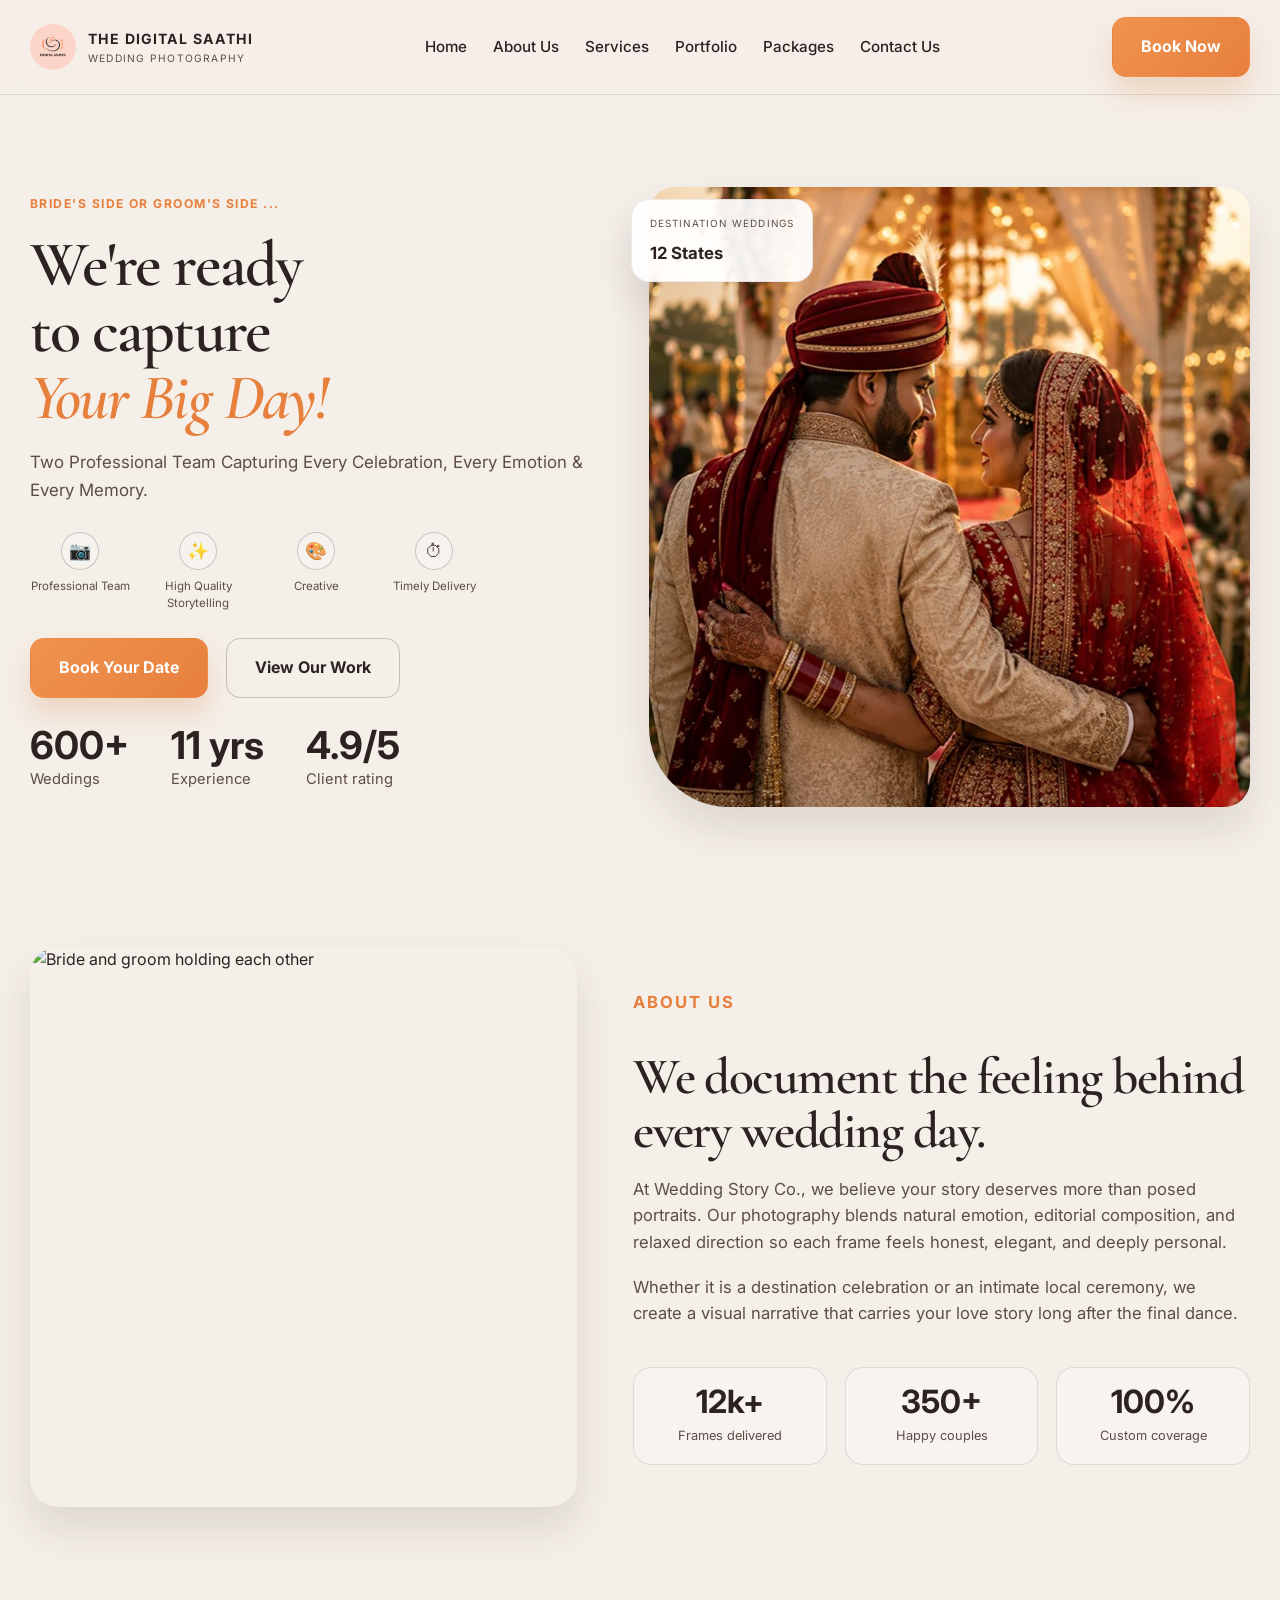
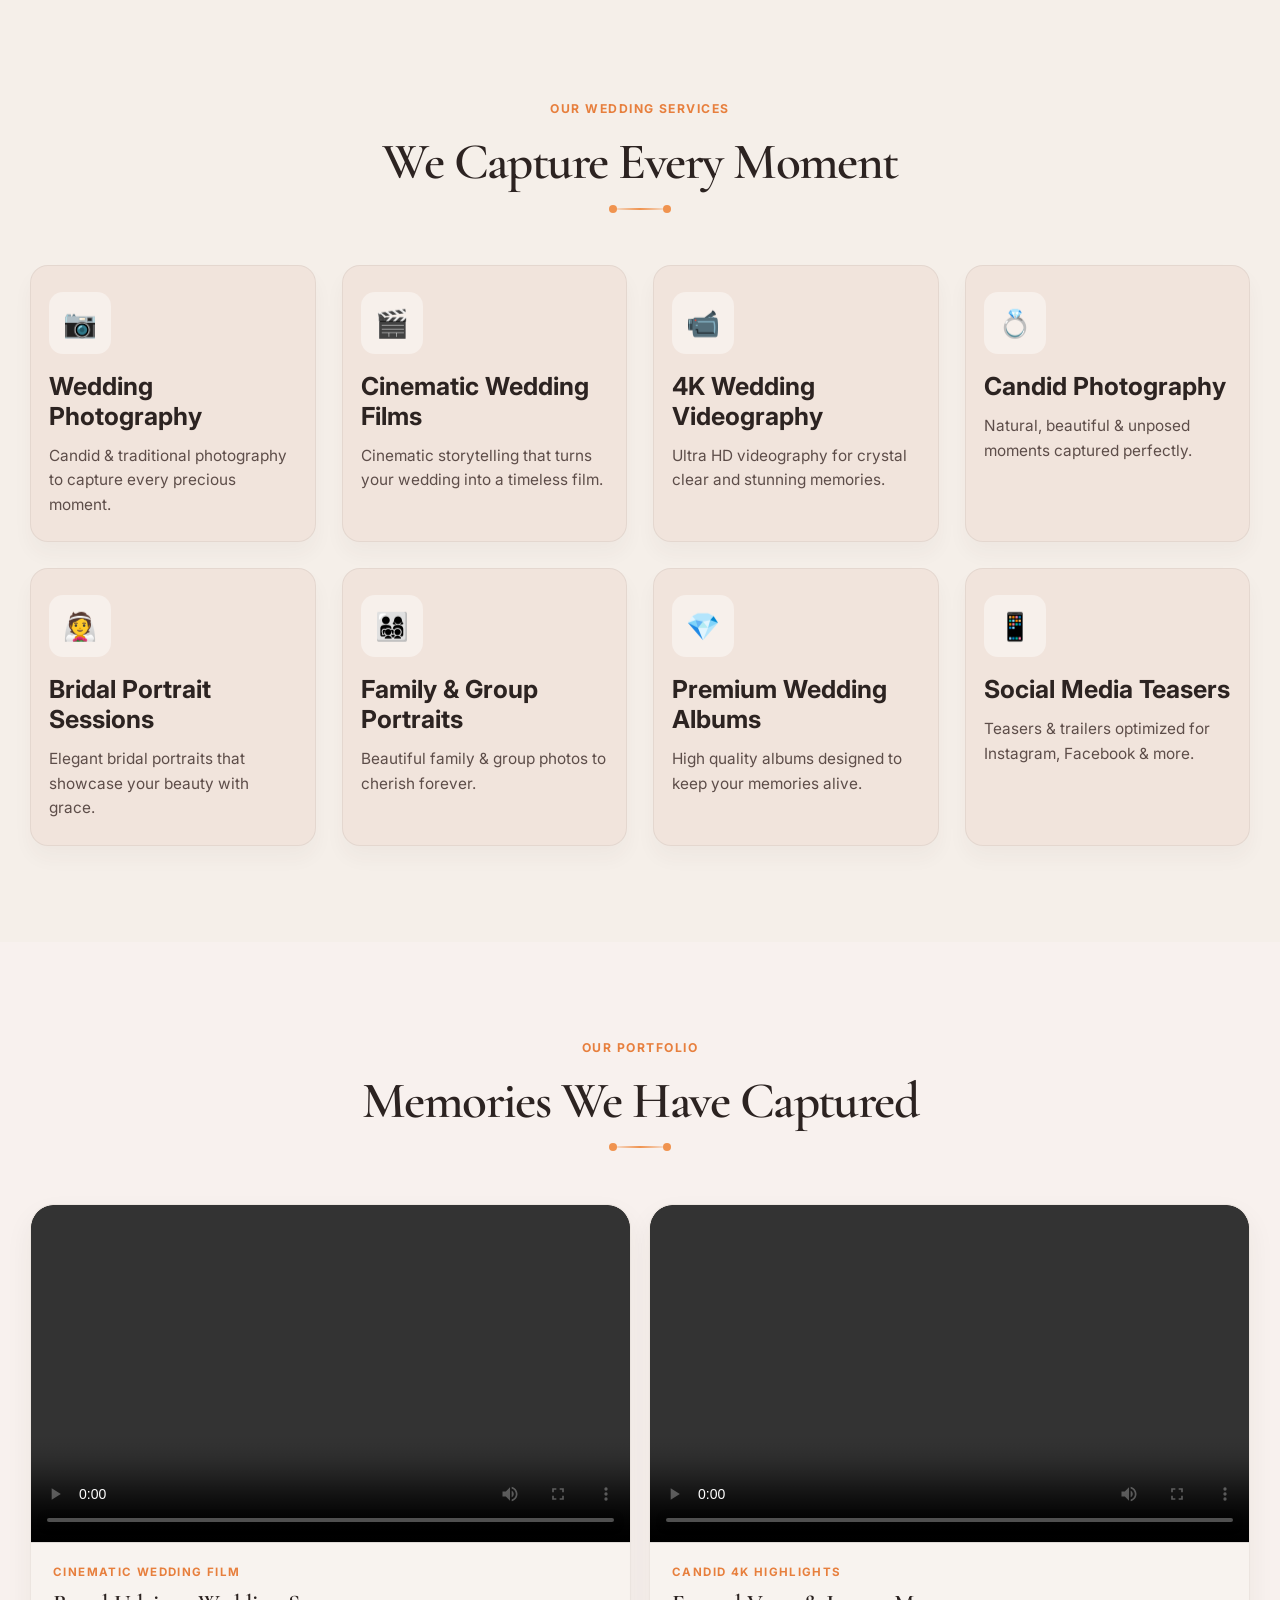
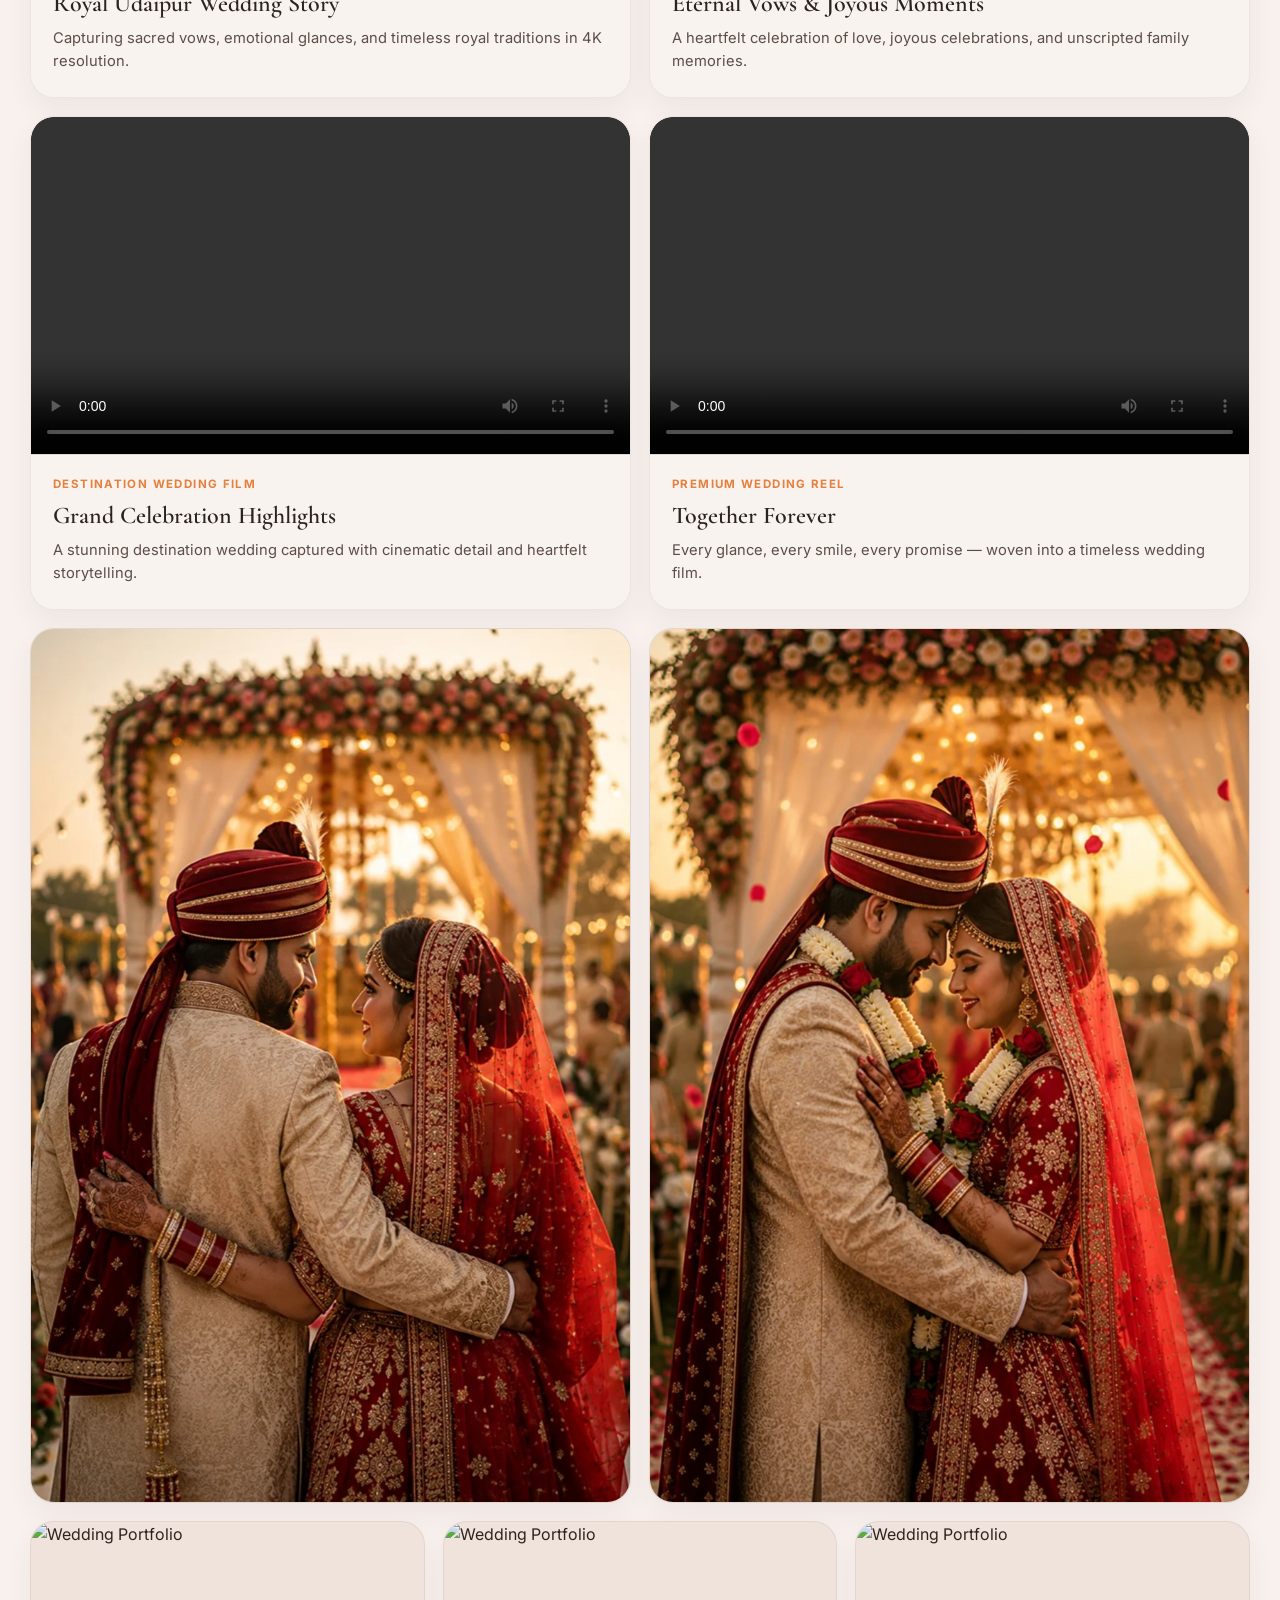
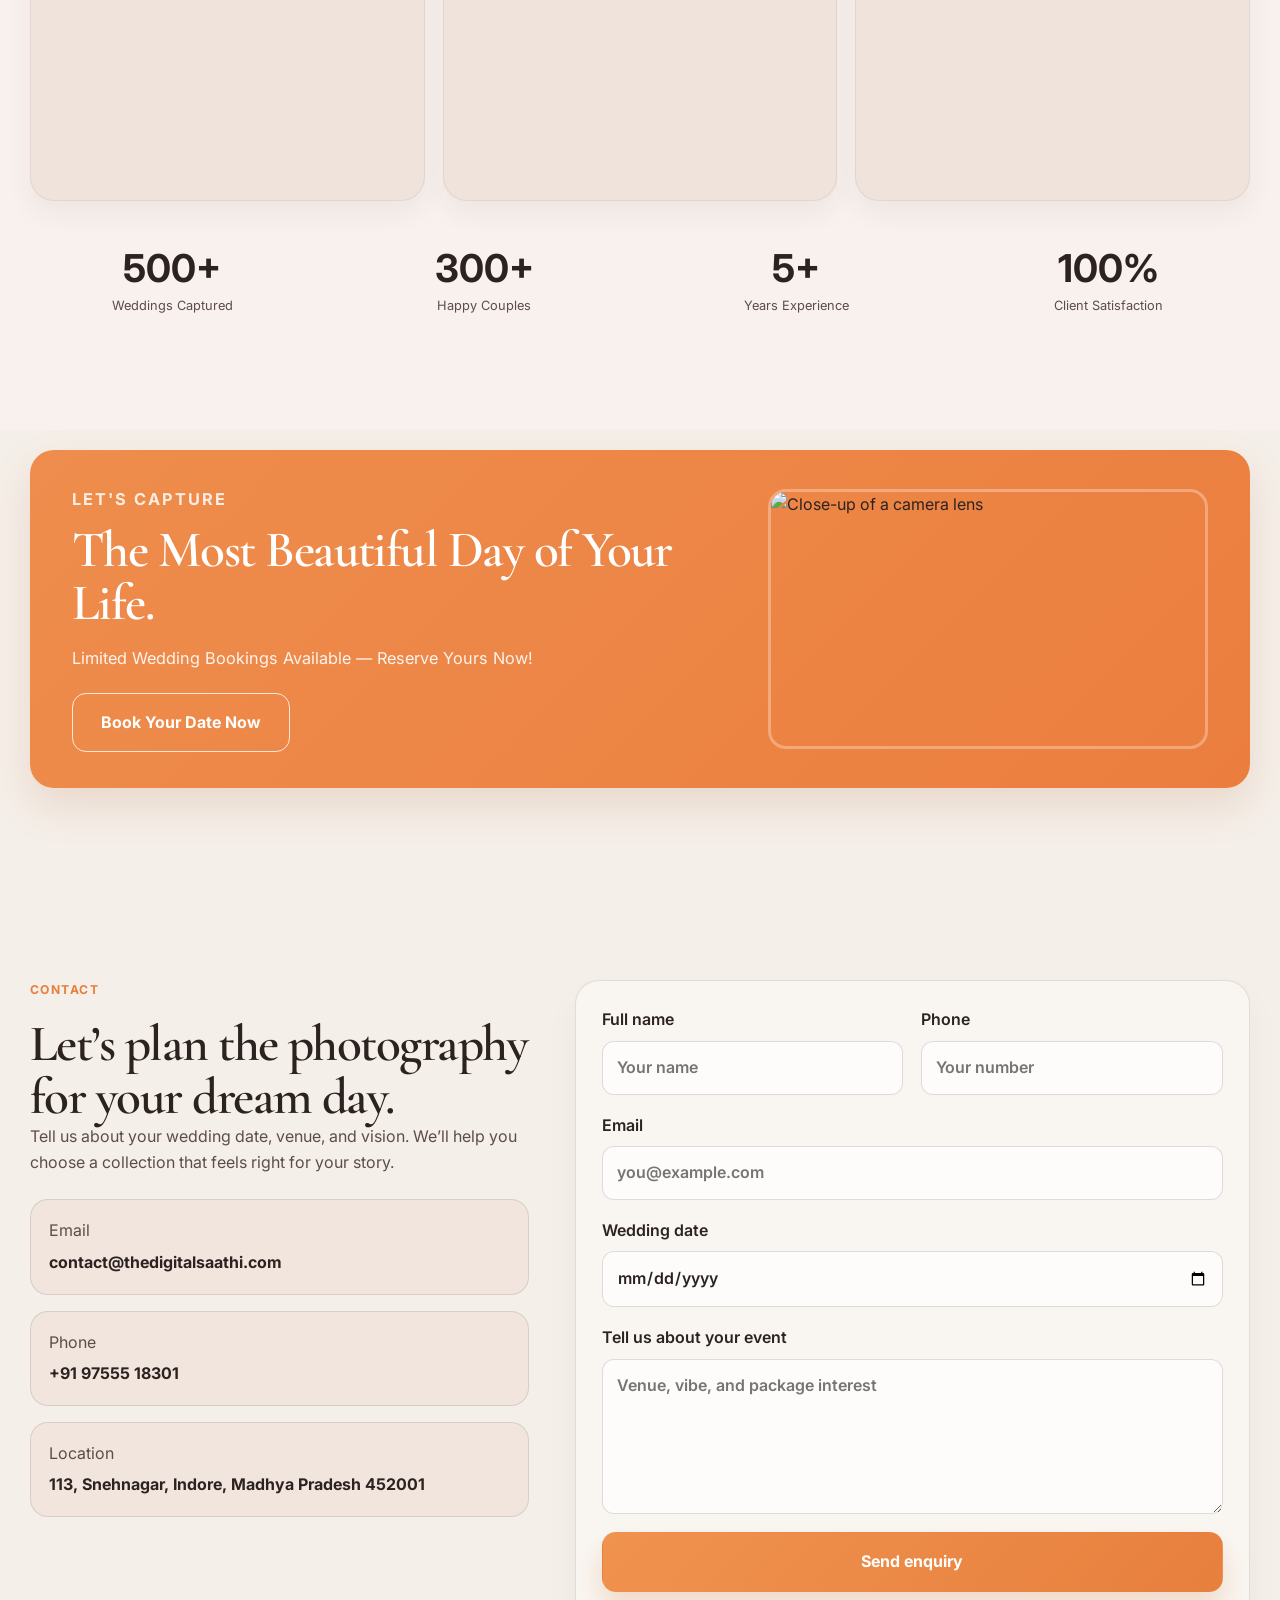
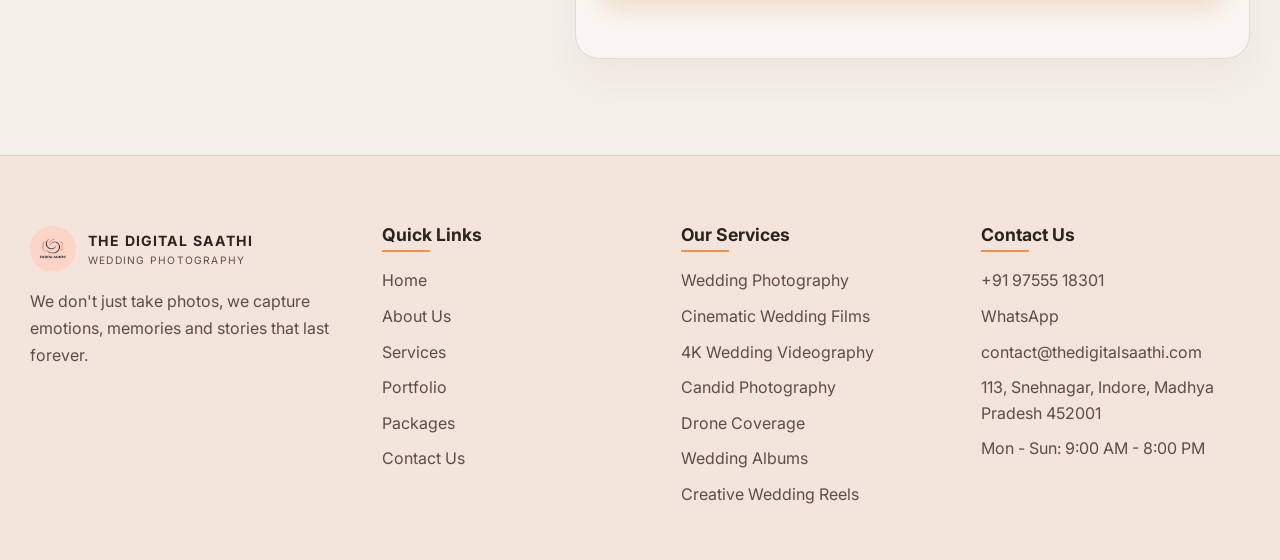
==== commit df8ac728: "Added Videos in Portfolio" ====
--- a/index.html
+++ b/index.html
@@ -12,14 +12,15 @@
   <link
     href="https://fonts.googleapis.com/css2?family=Cormorant+Garamond:wght@500;600;700&family=Inter:wght@400;500;600;700;800&display=swap"
     rel="stylesheet" />
-  <link rel="stylesheet" href="styles.css?v=2026090220" />
+  <link rel="stylesheet" href="styles.css?v=2026092302" />
+  <link rel="icon" type="image/png" href="Assets/digital-saathi-logo.png">
 </head>
 
 <body>
   <header class="site-header">
     <div class="container nav-wrap">
       <a href="#home" class="brand" aria-label="The Digital Saathi home">
-        <span class="brand-mark">DS</span>
+        <img src="Assets/digital-saathi-logo.png" alt="logo" class="brand-mark">
         <span>
           <strong>The Digital Saathi</strong>
           <small>Wedding Photography</small>
@@ -211,6 +212,71 @@
         </div>
 
         <div class="gallery-grid">
+          <!-- Video Portfolio Item 1 (16:9 Landscape) -->
+          <figure class="gallery-item gallery-video-card">
+            <div class="gallery-video-wrapper">
+              <video controls playsinline preload="metadata" aria-label="Royal Udaipur Wedding Story video">
+                <source src="Assets/wedding-film-1.mp4" type="video/mp4" />
+                Your browser does not support the video tag.
+              </video>
+            </div>
+            <figcaption class="gallery-video-content">
+              <span class="gallery-video-tag">Cinematic Wedding Film</span>
+              <h3 class="gallery-video-title">Royal Udaipur Wedding Story</h3>
+              <p class="gallery-video-desc">Capturing sacred vows, emotional glances, and timeless royal traditions in
+                4K resolution.</p>
+            </figcaption>
+          </figure>
+
+          <!-- Video Portfolio Item 2 (16:9 Landscape) -->
+          <figure class="gallery-item gallery-video-card">
+            <div class="gallery-video-wrapper">
+              <video controls playsinline preload="metadata" aria-label="Eternal Vows & Joyous Moments video">
+                <source src="Assets/wedding-film-2.mp4" type="video/mp4" />
+                Your browser does not support the video tag.
+              </video>
+            </div>
+            <figcaption class="gallery-video-content">
+              <span class="gallery-video-tag">Candid 4K Highlights</span>
+              <h3 class="gallery-video-title">Eternal Vows &amp; Joyous Moments</h3>
+              <p class="gallery-video-desc">A heartfelt celebration of love, joyous celebrations, and unscripted family
+                memories.</p>
+            </figcaption>
+          </figure>
+
+          <!-- Video Portfolio Item 3 (16:9 Landscape) -->
+          <figure class="gallery-item gallery-video-card">
+            <div class="gallery-video-wrapper">
+              <video controls playsinline preload="metadata" aria-label="Grand Celebration Highlights video">
+                <source src="Assets/wedding-film-3.mp4" type="video/mp4" />
+                Your browser does not support the video tag.
+              </video>
+            </div>
+            <figcaption class="gallery-video-content">
+              <span class="gallery-video-tag">Destination Wedding Film</span>
+              <h3 class="gallery-video-title">Grand Celebration Highlights</h3>
+              <p class="gallery-video-desc">A stunning destination wedding captured with cinematic detail and heartfelt
+                storytelling.</p>
+            </figcaption>
+          </figure>
+
+          <!-- Video Portfolio Item 4 (16:9 Landscape) -->
+          <figure class="gallery-item gallery-video-card">
+            <div class="gallery-video-wrapper">
+              <video controls playsinline preload="metadata" aria-label="Together Forever Wedding Film video">
+                <source src="Assets/wedding-film-4.mp4" type="video/mp4" />
+                Your browser does not support the video tag.
+              </video>
+            </div>
+            <figcaption class="gallery-video-content">
+              <span class="gallery-video-tag">Premium Wedding Reel</span>
+              <h3 class="gallery-video-title">Together Forever</h3>
+              <p class="gallery-video-desc">Every glance, every smile, every promise — woven into a timeless wedding
+                film.</p>
+            </figcaption>
+          </figure>
+
+          <!-- Image Portfolio Items -->
           <figure class="gallery-item tall">
             <img src="Assets/1.jpg" alt="Wedding Portfolio" />
           </figure>
@@ -338,7 +404,7 @@
     <div class="container footer-wrap">
       <div class="footer-brand-block">
         <a href="#home" class="brand footer-brand" aria-label="The Digital Saathi home">
-          <span class="brand-mark">DS</span>
+          <img src="Assets/digital-saathi-logo.png" alt="logo" class="brand-mark">
           <span>
             <strong>The Digital Saathi</strong>
             <small>Wedding Photography</small>
--- a/styles.css
+++ b/styles.css
@@ -1,4 +1,4 @@
-﻿:root {
+:root {
   --bg: #f5efe9;
   --bg-soft: #f3e4dc;
   --panel: #f8f3ef;
@@ -523,18 +523,28 @@
   transform: scale(1.02);
 }
 
+/* Items 1-4: Video cards (handled by .gallery-video-card) */
 .gallery-item:nth-child(1),
-.gallery-item:nth-child(2) {
+.gallery-item:nth-child(2),
+.gallery-item:nth-child(3),
+.gallery-item:nth-child(4) {
+  min-height: auto;
+  grid-column: span 3;
+}
+
+/* Items 5-6: Large image row */
+.gallery-item:nth-child(5),
+.gallery-item:nth-child(6) {
   min-height: 420px;
   grid-column: span 3;
 }
 
-.gallery-item:nth-child(3),
-.gallery-item:nth-child(4),
-.gallery-item:nth-child(5) {
+/* Items 7-9: Triple image row */
+.gallery-item:nth-child(7),
+.gallery-item:nth-child(8),
+.gallery-item:nth-child(9) {
   min-height: 280px;
   grid-column: span 2;
-  /* max-width: 420px; */
 }
 
 figure.gallery-item {
@@ -548,19 +558,90 @@
   }
 
   .gallery-item,
-  .gallery-item:nth-child(1),
-  .gallery-item:nth-child(2),
-  .gallery-item:nth-child(3),
-  .gallery-item:nth-child(4),
-  .gallery-item:nth-child(5) {
+  .gallery-item:nth-child(n) {
     min-height: 260px;
     grid-column: span 1;
+  }
+
+  .gallery-item.gallery-video-card {
+    min-height: auto;
   }
 }
 
 .gallery-item.tall,
 .gallery-item.wide {
   min-height: auto;
+}
+
+/* Video Portfolio Items (16:9 Landscape) */
+.gallery-video-card,
+.gallery-item.gallery-video-card {
+  grid-column: span 3;
+  min-height: auto;
+  display: flex;
+  flex-direction: column;
+  height: 100%;
+  background: var(--panel);
+  transition: transform 0.3s ease, box-shadow 0.3s ease;
+}
+
+.gallery-video-card:hover {
+  transform: translateY(-4px);
+  box-shadow: 0 18px 36px rgba(58, 44, 37, 0.1);
+}
+
+.gallery-video-wrapper {
+  position: relative;
+  width: 100%;
+  aspect-ratio: 16 / 9;
+  background: #1c1715;
+  border-radius: 23px 23px 0 0;
+  overflow: hidden;
+  flex-shrink: 0;
+}
+
+.gallery-video-wrapper video {
+  width: 100%;
+  height: 100%;
+  aspect-ratio: 16 / 9;
+  object-fit: contain;
+  display: block;
+  background: #1c1715;
+}
+
+.gallery-video-content {
+  padding: 20px 22px 24px;
+  display: flex;
+  flex-direction: column;
+  gap: 8px;
+  flex-grow: 1;
+  background: var(--panel);
+  border-top: 1px solid var(--line);
+  margin: 0;
+}
+
+.gallery-video-tag {
+  font-size: 0.72rem;
+  letter-spacing: 0.12em;
+  text-transform: uppercase;
+  color: var(--accent-deep);
+  font-weight: 700;
+}
+
+.gallery-video-title {
+  font-family: "Cormorant Garamond", serif;
+  font-size: 1.5rem;
+  font-weight: 600;
+  color: var(--text);
+  line-height: 1.25;
+  margin: 0;
+}
+
+.gallery-video-desc {
+  font-size: 0.92rem;
+  color: var(--muted);
+  line-height: 1.55;
+  margin: 0;
 }
 
 .stats-band {
@@ -868,6 +949,11 @@
     min-height: 300px;
   }
 
+  .gallery-item.gallery-video-card {
+    grid-column: span 1;
+    min-height: auto;
+  }
+
   .stats-band {
     grid-template-columns: repeat(2, minmax(0, 1fr));
   }
@@ -906,6 +992,23 @@
   .gallery-item:nth-child(n) {
     grid-column: span 1;
     min-height: 260px;
+  }
+
+  .gallery-item.gallery-video-card {
+    grid-column: span 1;
+    min-height: auto;
+  }
+
+  .gallery-video-content {
+    padding: 16px 18px 20px;
+  }
+
+  .gallery-video-title {
+    font-size: 1.35rem;
+  }
+
+  .gallery-video-desc {
+    font-size: 0.88rem;
   }
 
   .floating-card {
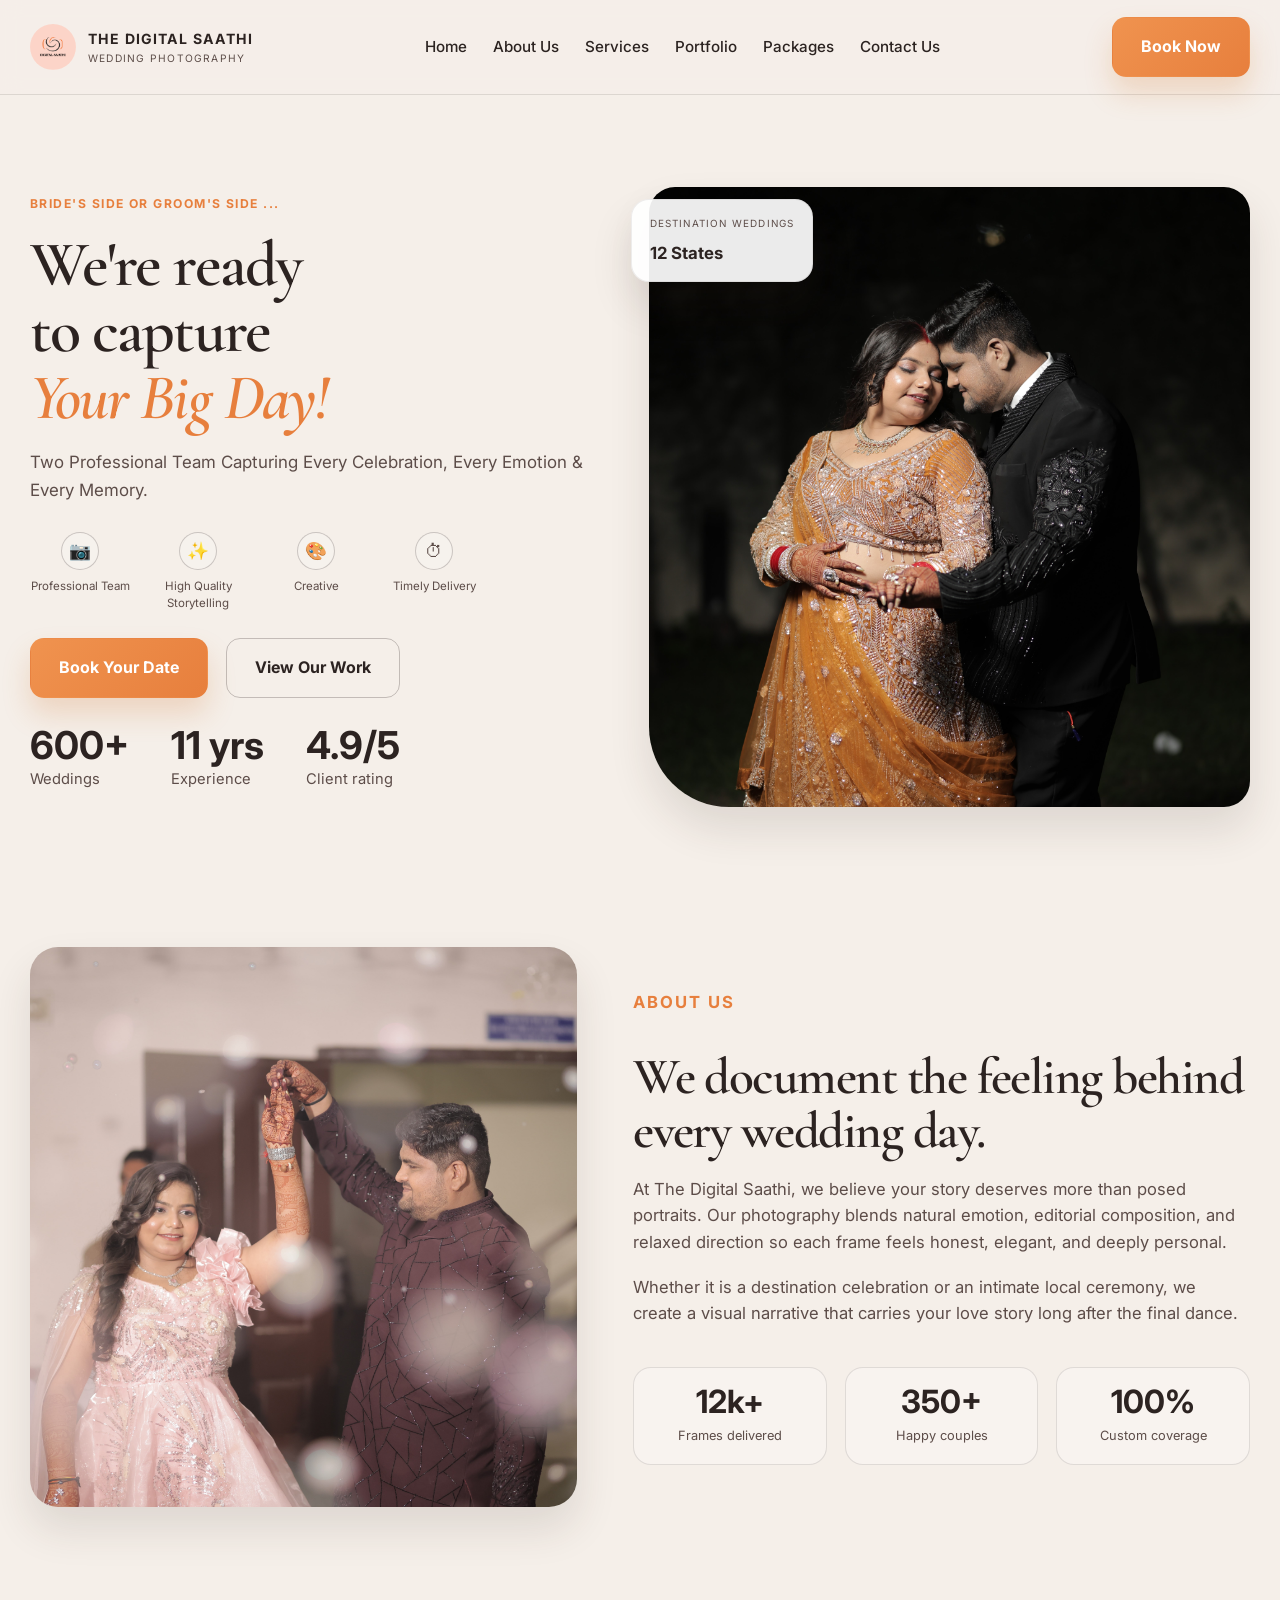
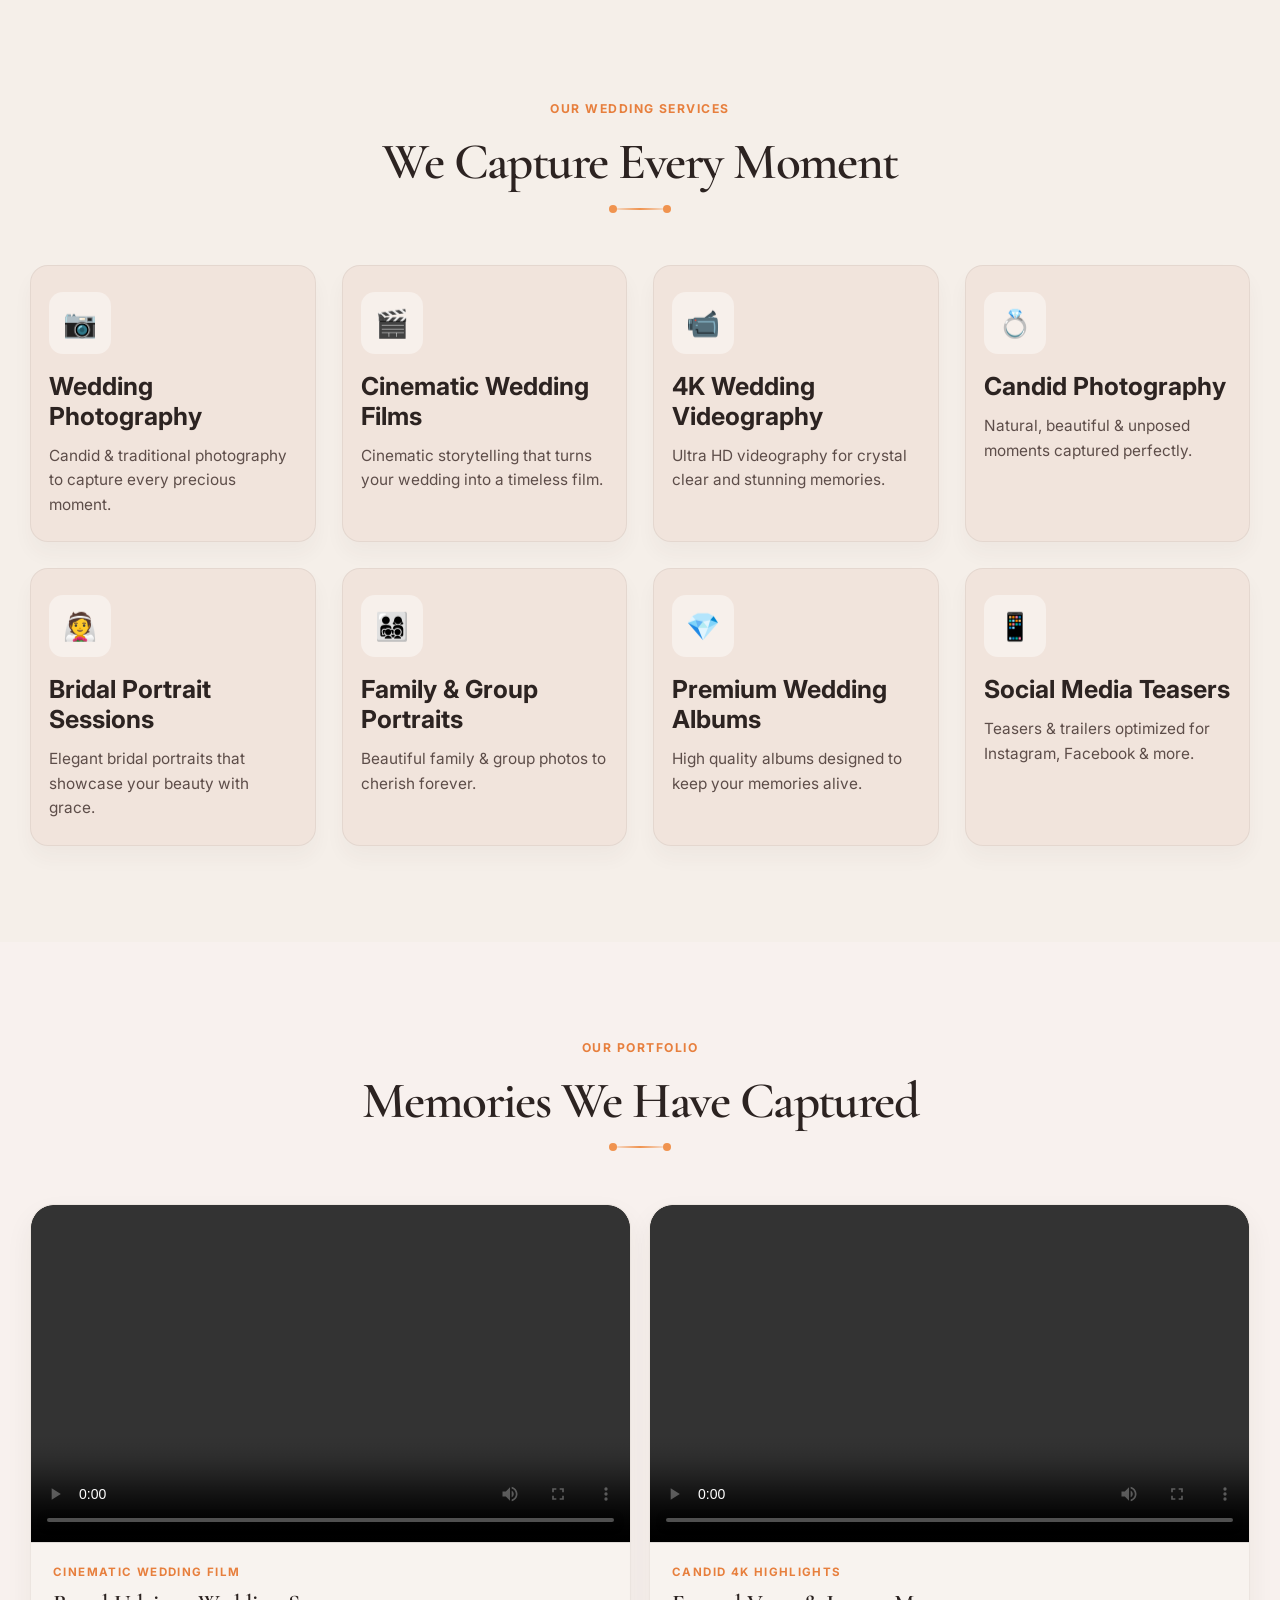
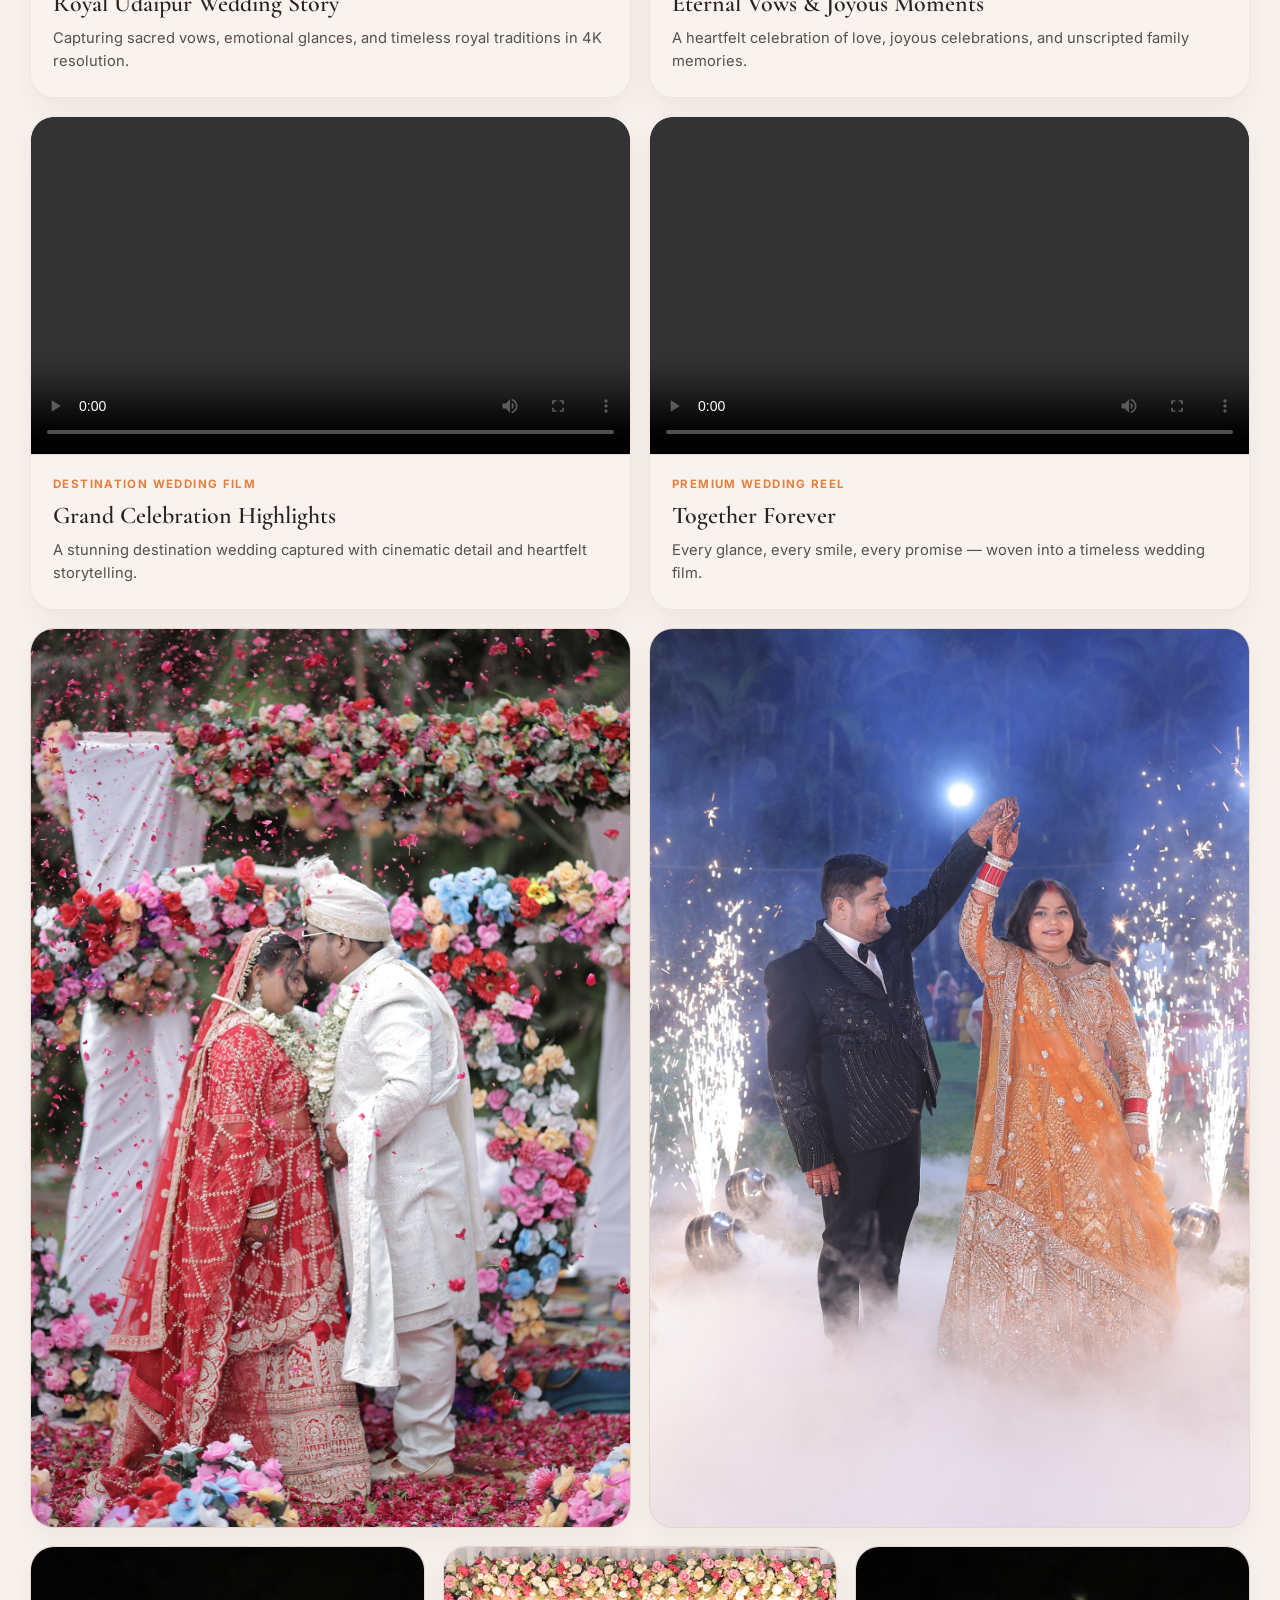
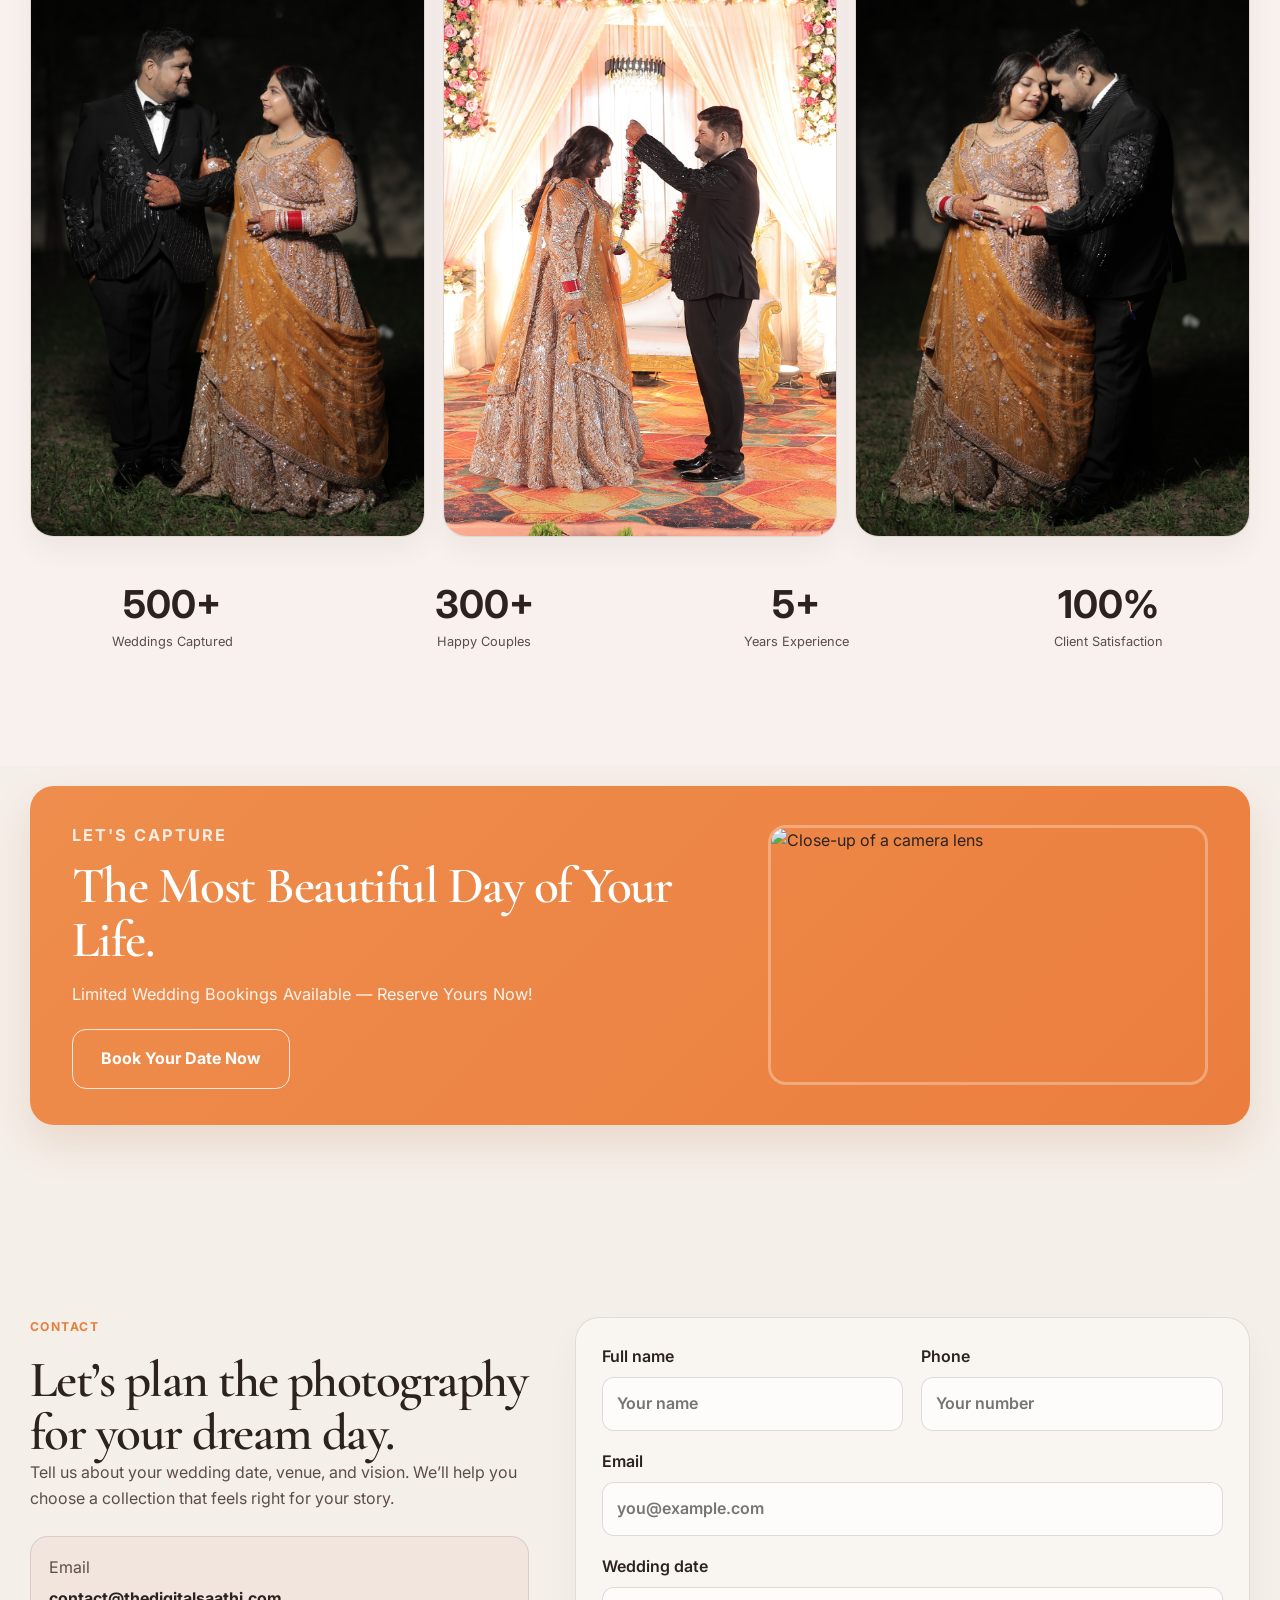
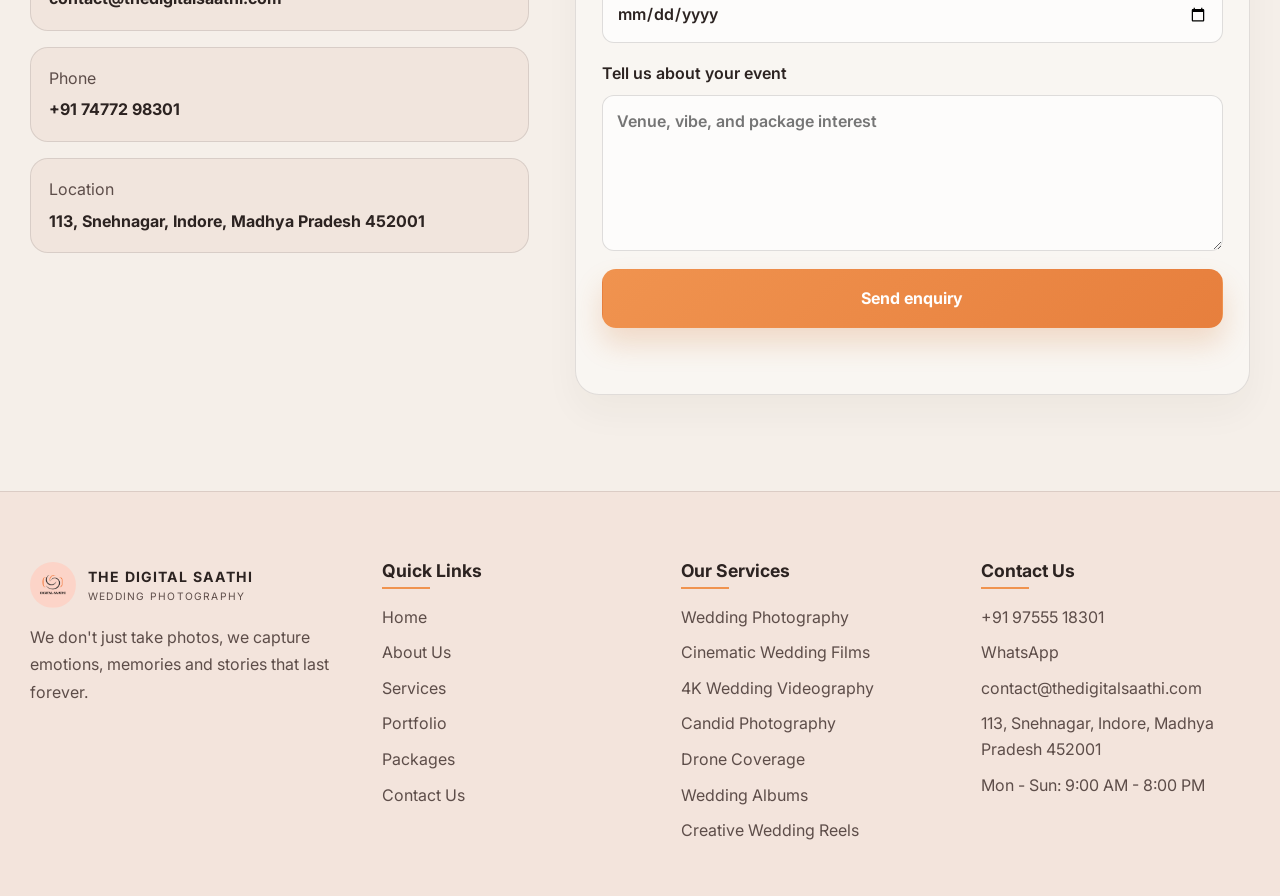
==== commit c1da3ed3: "Update latest website code" ====
--- a/index.html
+++ b/index.html
@@ -93,7 +93,7 @@
 
         <div class="hero-visual">
           <div class="image-stack">
-            <img src="Assets/1.jpg" alt="Couple walking together outdoors during wedding" class="main-photo" />
+            <img src="Assets/hero.jpeg" alt="Couple walking together outdoors during wedding" class="main-photo" />
             <div class="floating-card card-top">
               <span class="label">Destination weddings</span>
               <strong>12 States</strong>
@@ -106,15 +106,16 @@
     <section class="about section" id="about">
       <div class="container split-layout">
         <div class="image-panel">
-          <img src="https://images.unsplash.com/photo-1519741497674-611481863552?auto=format&fit=crop&w=900&q=80"
-            alt="Bride and groom holding each other" />
+          <!-- <img src="https://images.unsplash.com/photo-1519741497674-611481863552?auto=format&fit=crop&w=900&q=80"
+            alt="Bride and groom holding each other" /> -->
+            <img src="Assets/about.jpeg" alt="">
         </div>
 
         <div class="text-panel">
           <p class="eyebrow eyebrow-dark">About us</p>
           <h2>We document the feeling behind every wedding day.</h2>
           <p>
-            At Wedding Story Co., we believe your story deserves more than posed portraits.
+            At The Digital Saathi, we believe your story deserves more than posed portraits.
             Our photography blends natural emotion, editorial composition, and relaxed direction
             so each frame feels honest, elegant, and deeply personal.
           </p>
@@ -278,25 +279,28 @@
 
           <!-- Image Portfolio Items -->
           <figure class="gallery-item tall">
-            <img src="Assets/1.jpg" alt="Wedding Portfolio" />
+            <img src="Assets/img-1.jpeg" alt="Wedding Portfolio" />
           </figure>
           <figure class="gallery-item">
-            <img src="Assets/2.jpg" alt="Wedding Portfolio" />
+            <img src="Assets/img-2.JPG" alt="Wedding Portfolio" />
           </figure>
           <figure class="gallery-item">
-            <img
+            <!-- <img
               src="https://project1.thedigitalsaathi.com/wp-content/uploads/2026/08/ChatGPT-Image-Aug-25-2026-11_48_12-AM-1.png"
-              alt="Wedding Portfolio" />
+              alt="Wedding Portfolio" /> -->
+              <img src="Assets/img-3.jpeg" alt="">
           </figure>
           <figure class="gallery-item wide">
-            <img
+            <!-- <img
               src="https://project1.thedigitalsaathi.com/wp-content/uploads/2026/08/ChatGPT-Image-Aug-25-2026-11_48_24-AM-1.png"
-              alt="Wedding Portfolio" />
+              alt="Wedding Portfolio" /> -->
+              <img src="Assets/img-4.JPG" alt="">
           </figure>
           <figure class="gallery-item">
-            <img
+            <!-- <img
               src="https://project1.thedigitalsaathi.com/wp-content/uploads/2026/08/ChatGPT-Image-Aug-25-2026-11_48_28-AM-1.png"
-              alt="Wedding Portfolio" />
+              alt="Wedding Portfolio" /> -->
+              <img src="Assets/img-5.jpeg" alt="">
           </figure>
         </div>
 
@@ -357,7 +361,7 @@
             </div>
             <div>
               <span>Phone</span>
-              <strong>+91 97555 18301</strong>
+              <strong>+91 74772 98301</strong>
             </div>
             <div>
               <span>Location</span>
--- a/styles.css
+++ b/styles.css
@@ -41,7 +41,9 @@
   display: block;
 }
 
-button, input, textarea {
+button,
+input,
+textarea {
   font: inherit;
 }
 
@@ -67,13 +69,17 @@
   color: var(--accent-deep);
 }
 
-h1, h2, h3, h4 {
+h1,
+h2,
+h3,
+h4 {
   margin: 0;
   line-height: 1.04;
   color: var(--text);
 }
 
-h1, h2 {
+h1,
+h2 {
   font-family: "Cormorant Garamond", serif;
   letter-spacing: -0.03em;
 }
@@ -442,8 +448,13 @@
   transform: translateY(-50%);
 }
 
-.ornament::before { left: 0; }
-.ornament::after { right: 0; }
+.ornament::before {
+  left: 0;
+}
+
+.ornament::after {
+  right: 0;
+}
 
 .service-grid {
   display: grid;
@@ -683,7 +694,7 @@
 
 .cta-inner .eyebrow {
   margin-bottom: 12px;
-  color: rgba(255,255,255,0.84);
+  color: rgba(255, 255, 255, 0.84);
 }
 
 .cta-inner h2 {
@@ -693,7 +704,7 @@
 }
 
 .cta-content p {
-  color: rgba(255,255,255,0.9);
+  color: rgba(255, 255, 255, 0.9);
   font-size: 1.02rem;
   margin-bottom: 22px;
 }
@@ -701,7 +712,7 @@
 .btn-light {
   background: transparent;
   color: var(--white);
-  border-color: rgba(255,255,255,0.8);
+  border-color: rgba(255, 255, 255, 0.8);
 }
 
 .cta-image-box {
@@ -709,7 +720,7 @@
   height: 260px;
   overflow: hidden;
   border-radius: 18px;
-  border: 3px solid rgba(255,255,255,0.3);
+  border: 3px solid rgba(255, 255, 255, 0.3);
 }
 
 .cta-image-box img {
@@ -776,16 +787,18 @@
   font-weight: 600;
 }
 
-input, textarea {
+input,
+textarea {
   width: 100%;
   border: 1px solid rgba(44, 35, 33, 0.15);
   border-radius: 12px;
   padding: 13px 14px;
-  background: rgba(255,255,255,0.7);
+  background: rgba(255, 255, 255, 0.7);
   color: var(--text);
 }
 
-input:focus, textarea:focus {
+input:focus,
+textarea:focus {
   outline: 2px solid rgba(240, 147, 79, 0.28);
   border-color: rgba(240, 147, 79, 0.8);
 }
@@ -875,7 +888,7 @@
   height: 46px;
   border: 1px solid var(--line);
   border-radius: 12px;
-  background: rgba(255,255,255,0.3);
+  background: rgba(255, 255, 255, 0.3);
   flex-direction: column;
   justify-content: center;
   gap: 5px;
@@ -891,6 +904,7 @@
 }
 
 @media (max-width: 980px) {
+
   .hero-grid,
   .split-layout,
   .contact-layout,
@@ -921,7 +935,7 @@
     flex-direction: column;
     align-items: flex-start;
     gap: 16px;
-    background: rgba(255,255,255,0.95);
+    background: rgba(255, 255, 255, 0.95);
     border: 1px solid var(--line);
     border-radius: 16px;
     padding: 20px 18px;
@@ -1091,8 +1105,8 @@
 }
 
 .detail-card {
-  background: rgba(255,255,255,0.45);
-  border: 1px solid rgba(44,35,33,0.08);
+  background: rgba(255, 255, 255, 0.45);
+  border: 1px solid rgba(44, 35, 33, 0.08);
   border-radius: 20px;
   min-height: 220px;
 }
@@ -1118,11 +1132,11 @@
 }
 
 .process-step {
-  background: rgba(255,255,255,0.45);
-  border: 1px solid rgba(44,35,33,0.08);
+  background: rgba(255, 255, 255, 0.45);
+  border: 1px solid rgba(44, 35, 33, 0.08);
   border-radius: 20px;
   padding: 24px 20px;
-  box-shadow: 0 12px 22px rgba(60,45,39,0.04);
+  box-shadow: 0 12px 22px rgba(60, 45, 39, 0.04);
 }
 
 .process-step span {
@@ -1132,7 +1146,7 @@
   border-radius: 50%;
   align-items: center;
   justify-content: center;
-  background: linear-gradient(135deg, rgba(240,147,79,0.15), rgba(240,147,79,0.35));
+  background: linear-gradient(135deg, rgba(240, 147, 79, 0.15), rgba(240, 147, 79, 0.35));
   color: var(--accent-deep);
   font-weight: 700;
   margin-bottom: 14px;
@@ -1158,6 +1172,7 @@
 }
 
 @media (max-width: 980px) {
+
   .service-hero-inner,
   .service-feature-grid,
   .process-steps,
@@ -1177,6 +1192,7 @@
 }
 
 @media (max-width: 620px) {
+
   .service-hero-inner,
   .service-feature-grid,
   .process-steps,
@@ -1191,4 +1207,4 @@
   .service-inner-cta {
     padding: 26px 20px;
   }
-}
+}
